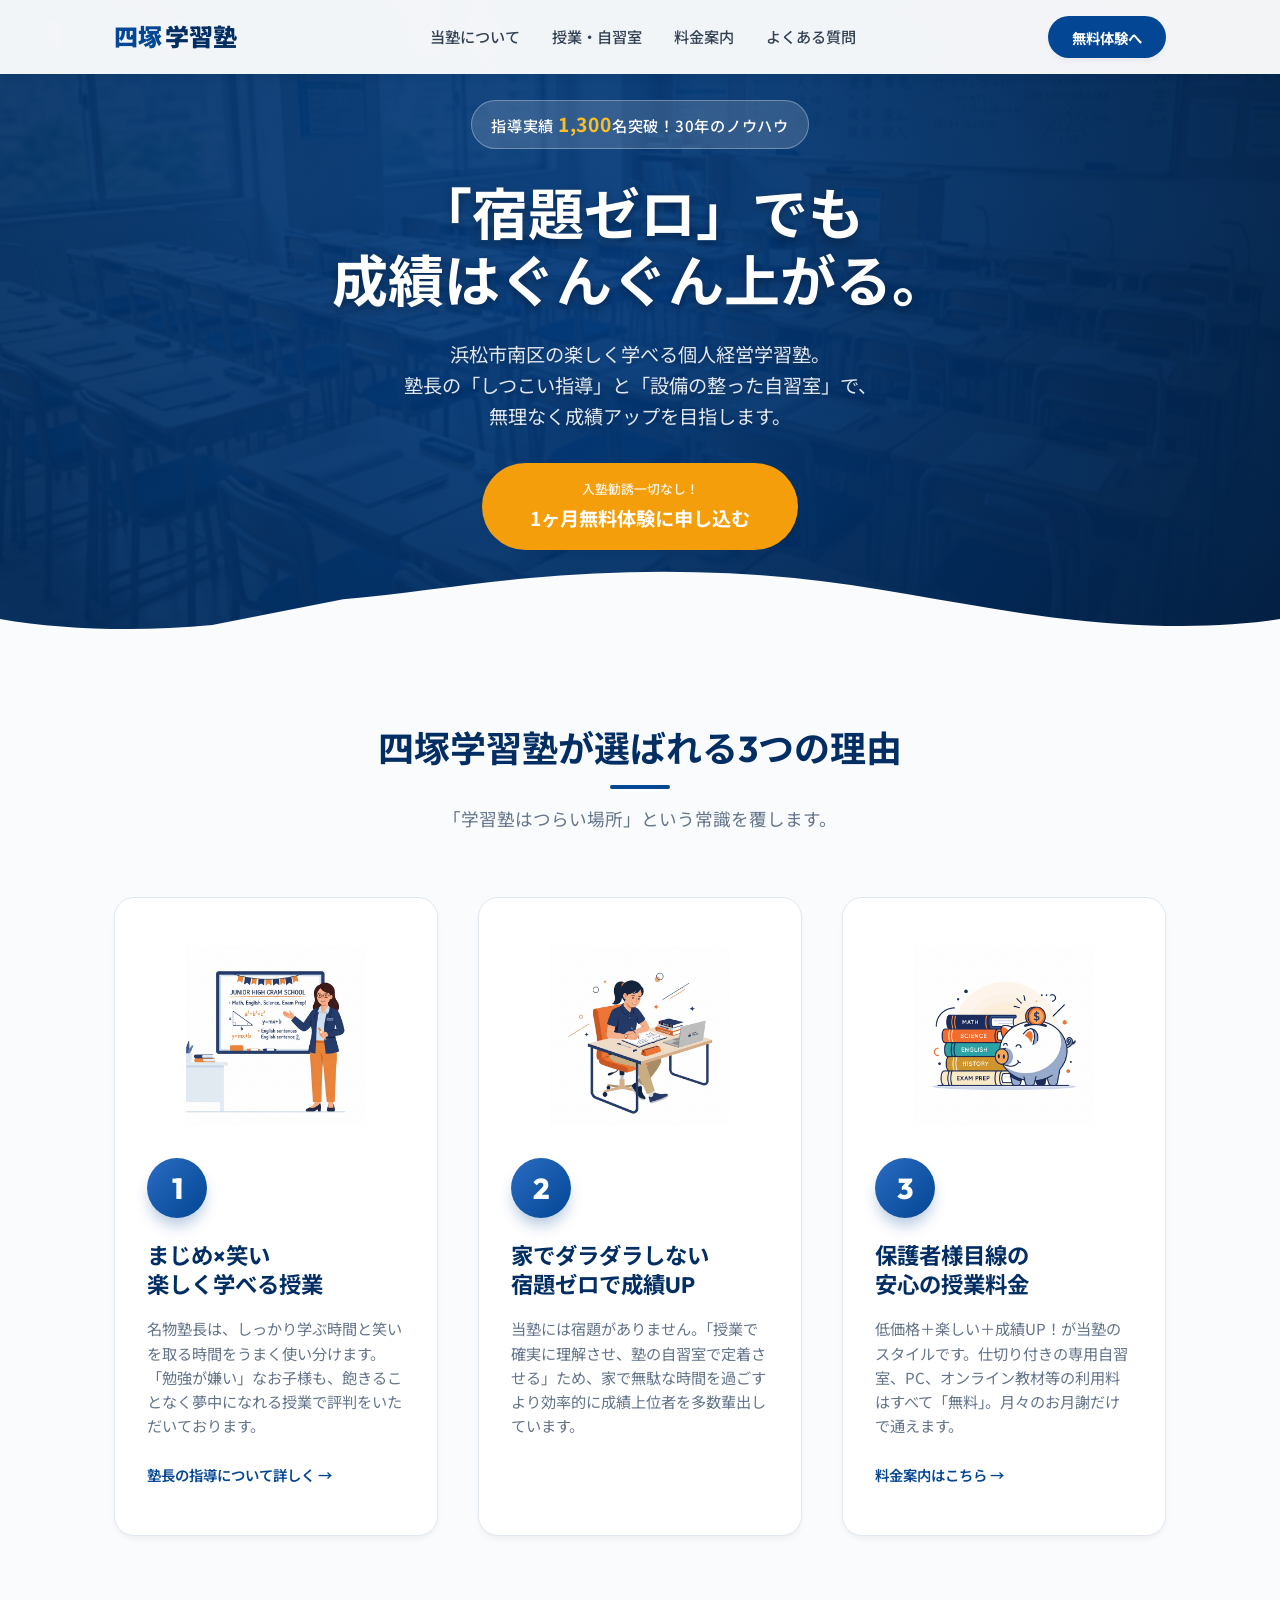
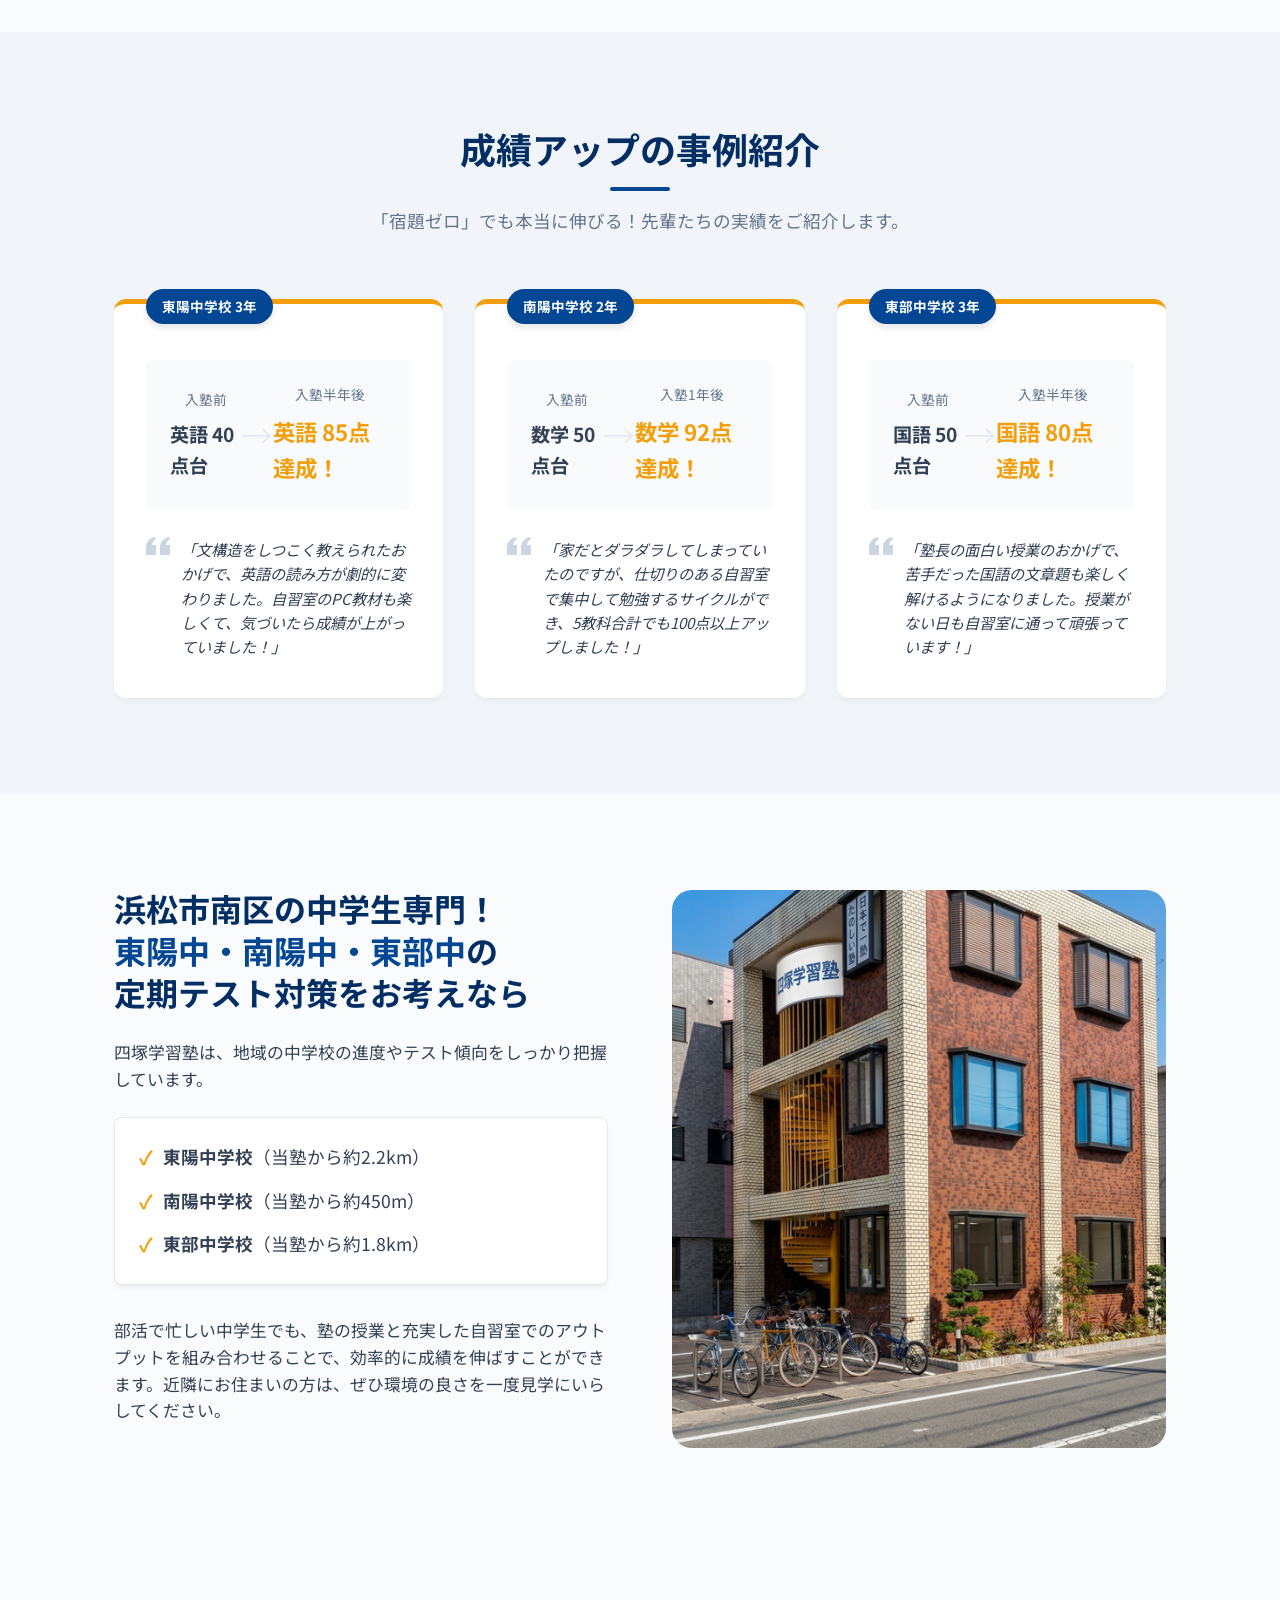
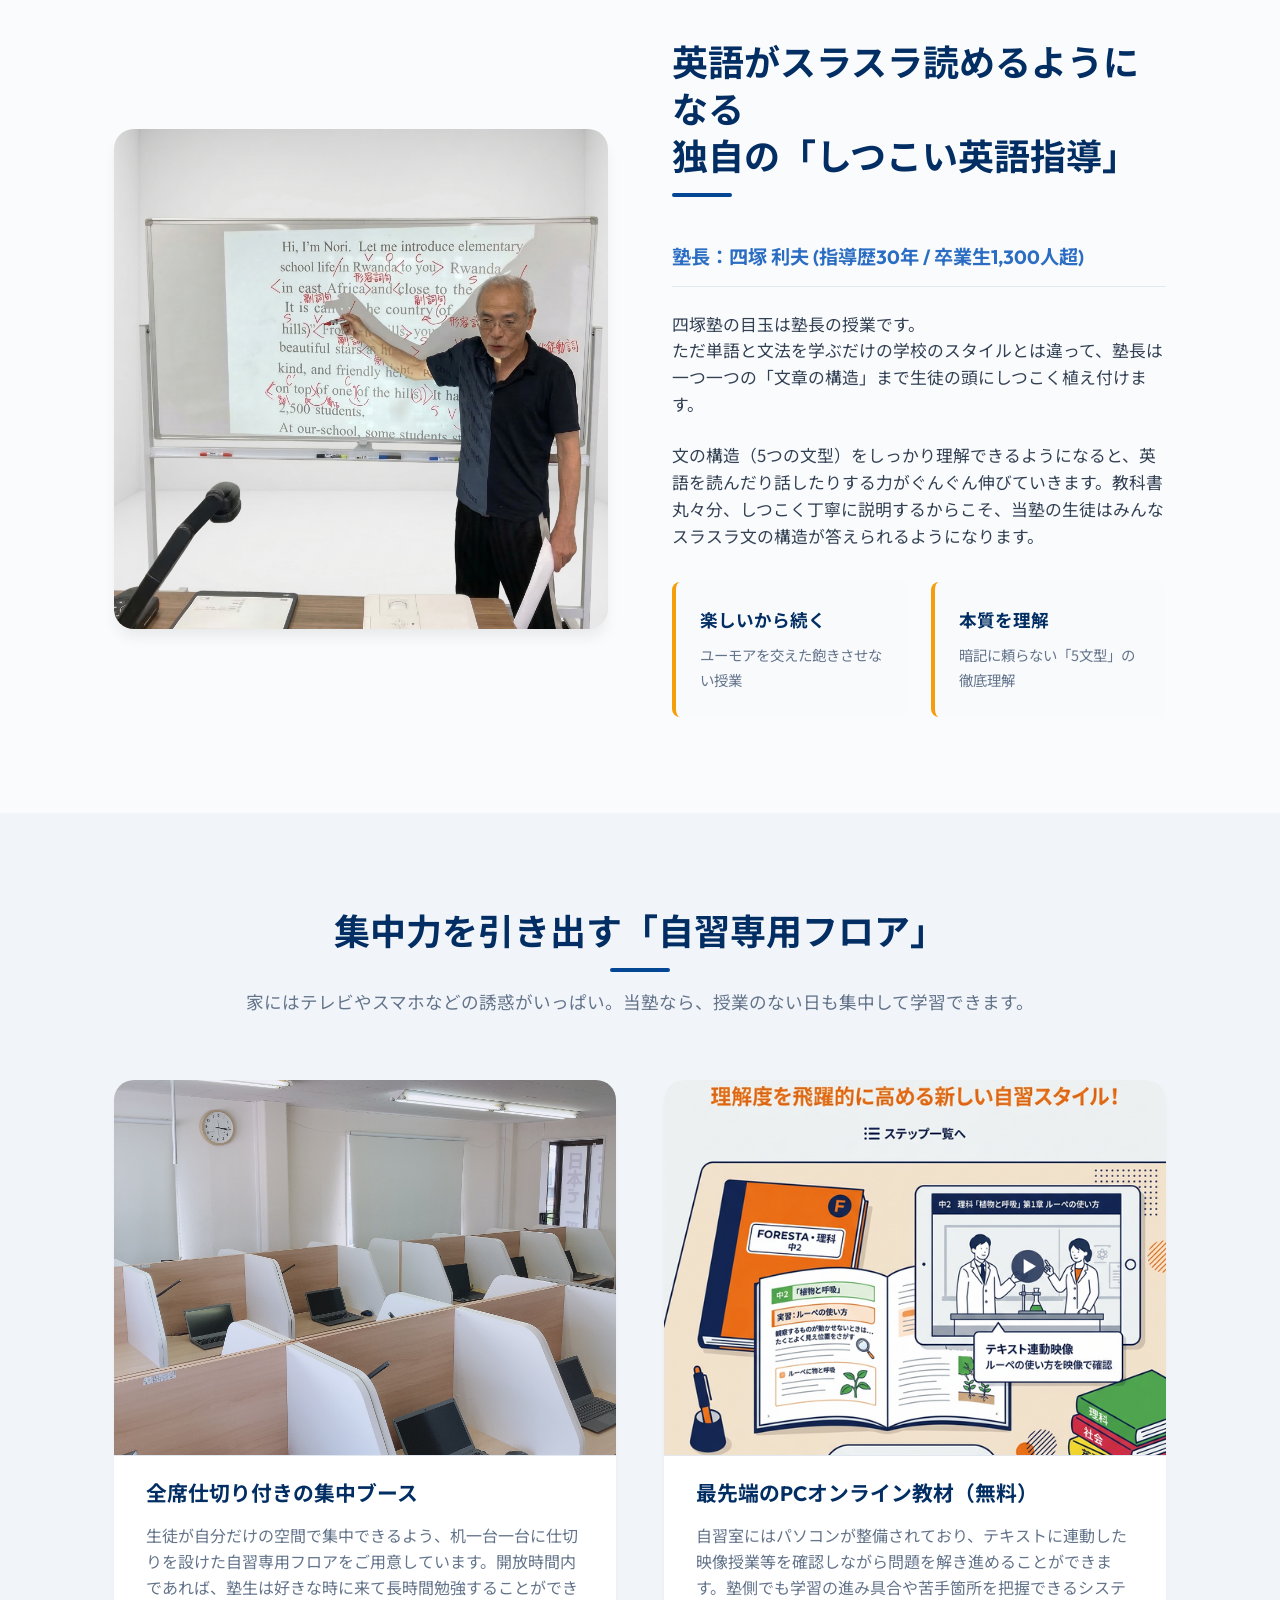
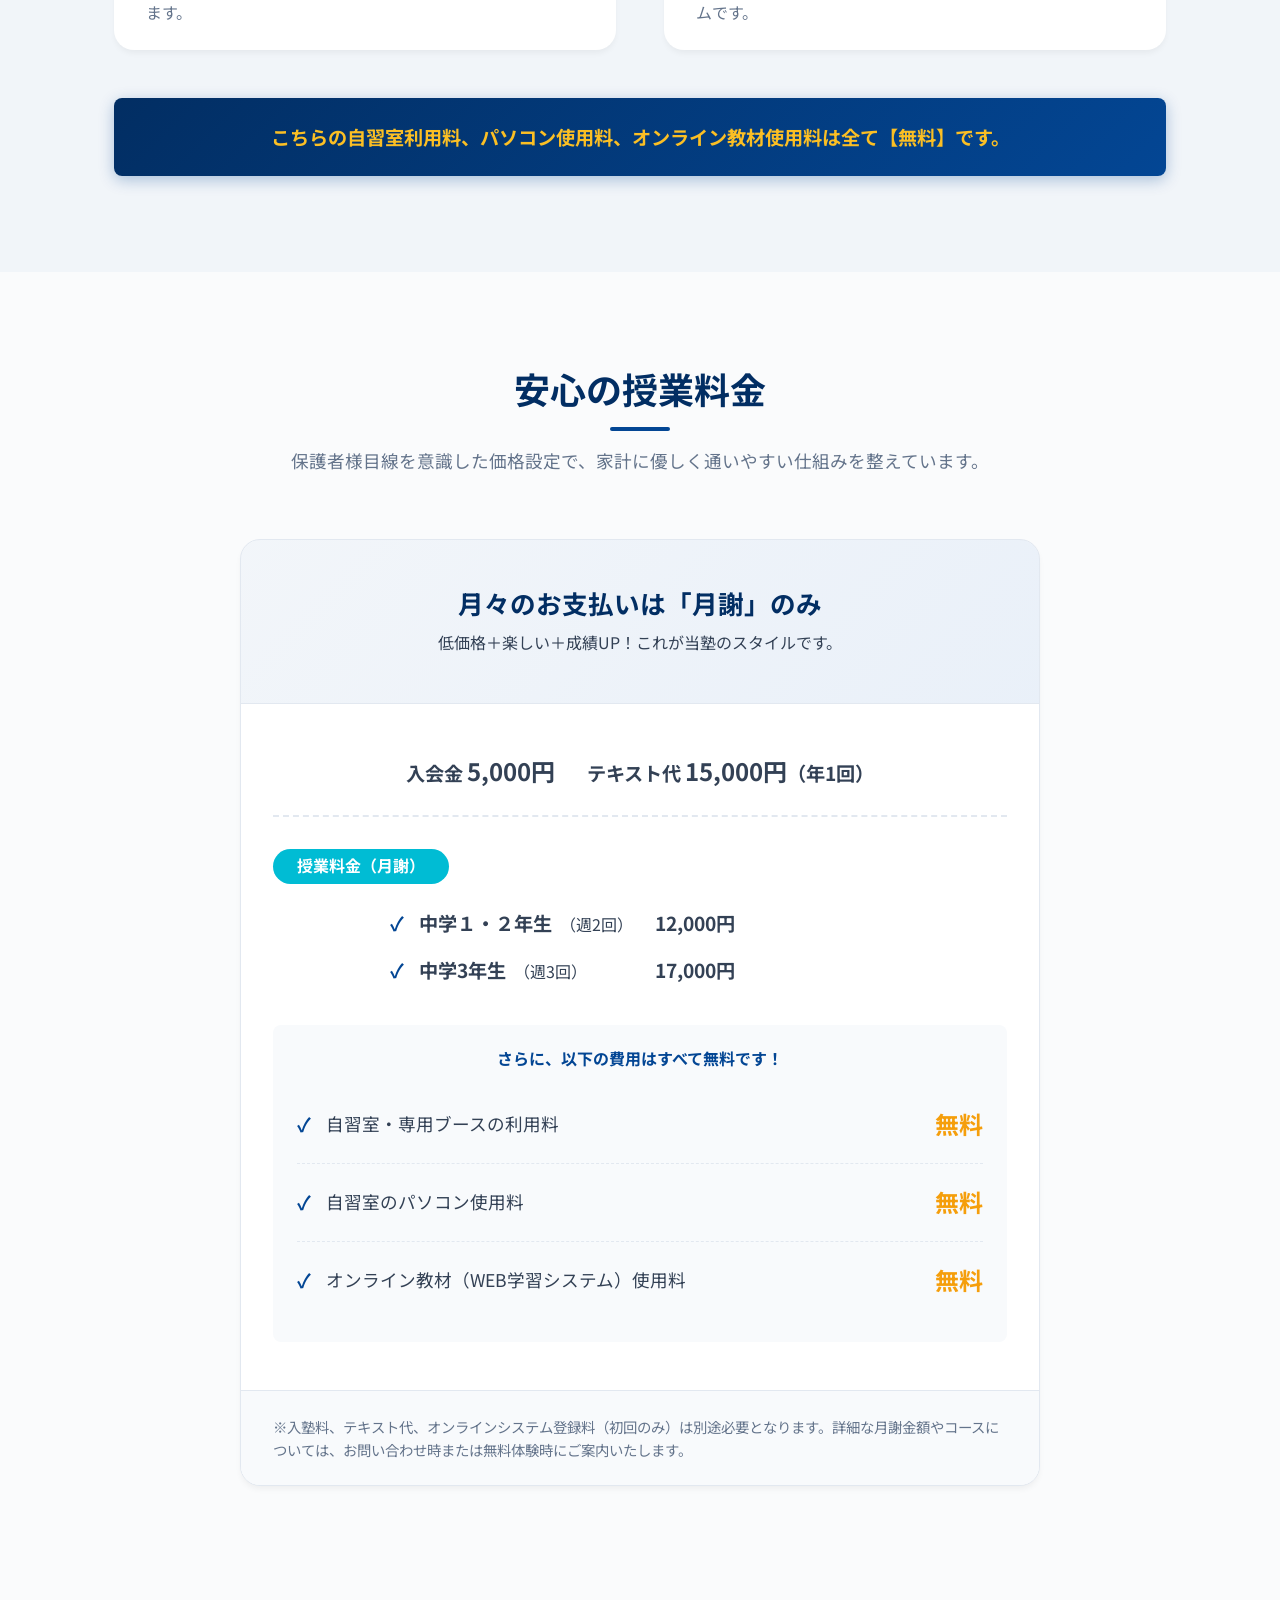
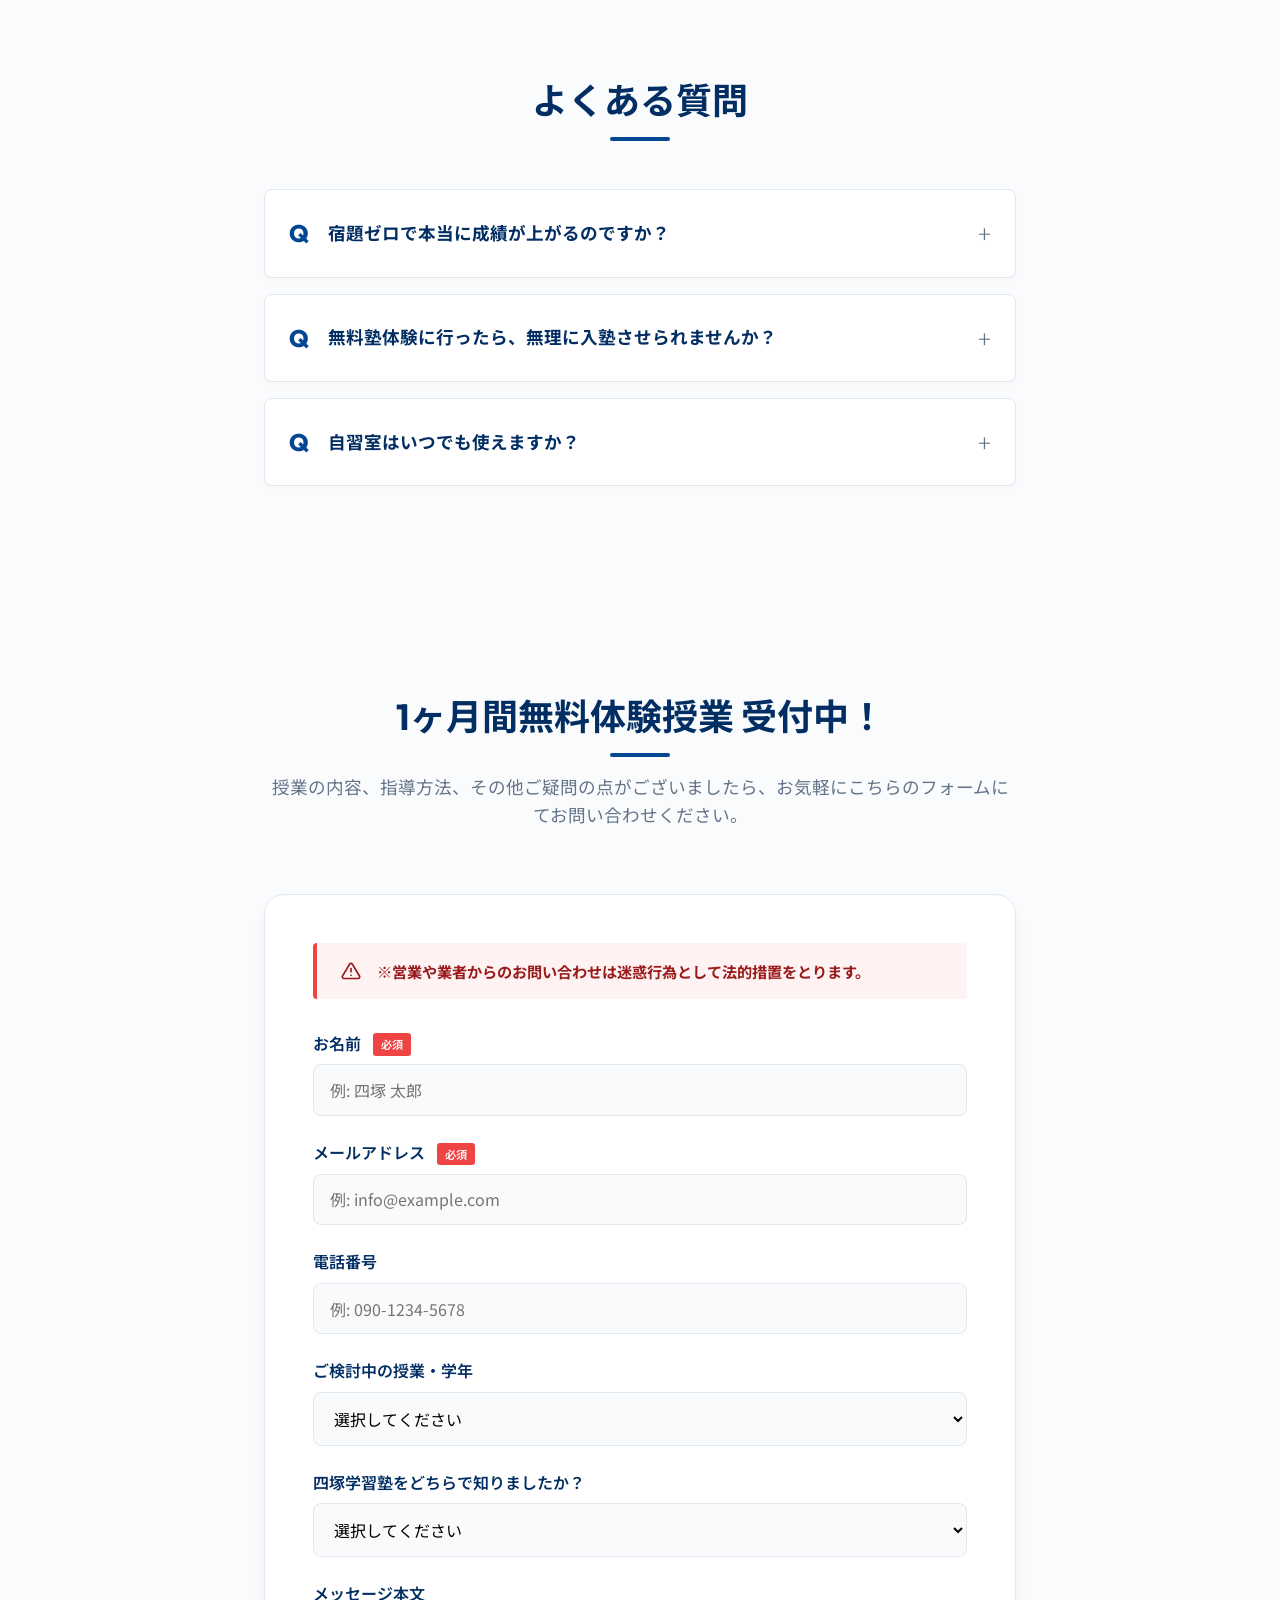
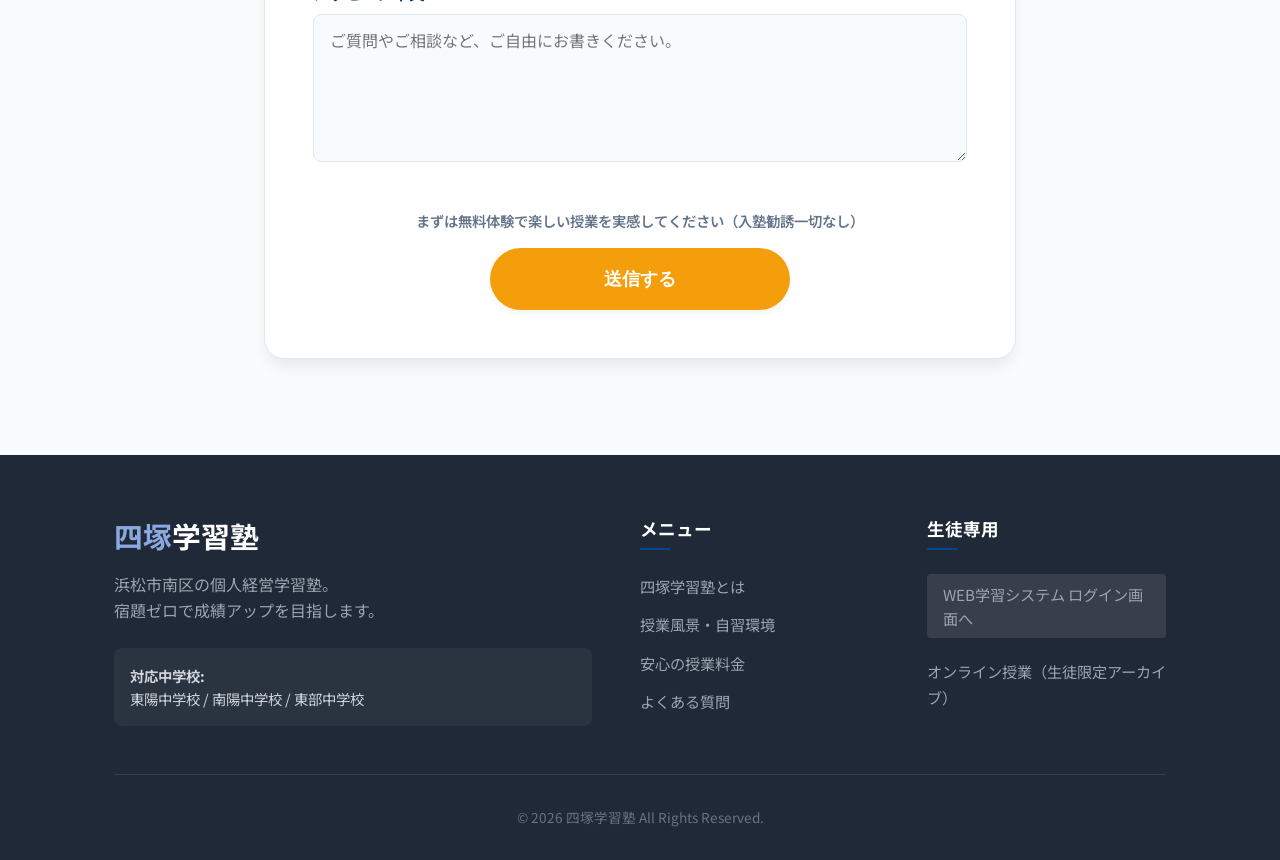
==== index.html @ f2810a38 "最初のコミット（ウェブサイトの基本データ）" ====
<!DOCTYPE html>
<html lang="ja">

<head>
    <meta charset="UTF-8">
    <meta name="viewport" content="width=device-width, initial-scale=1.0">
    <title>四塚学習塾 | 浜松市南区の楽しく学べる中学生向け学習塾</title>
    <meta name="description"
        content="浜松市南区（東陽中・南陽中・東部中対応）の四塚学習塾。宿題ゼロで成績アップ！楽しく学べる独自の英語指導法と充実の無料自習室を備えた、「入塾勧誘一切なし」の安心できる学習塾です。">

    <!-- Google Fonts -->
    <link rel="preconnect" href="https://fonts.googleapis.com">
    <link rel="preconnect" href="https://fonts.gstatic.com" crossorigin>
    <link
        href="https://fonts.googleapis.com/css2?family=Noto+Sans+JP:wght@400;500;700;900&family=Outfit:wght@400;600;800&display=swap"
        rel="stylesheet">

    <!-- Custom CSS -->
    <link rel="stylesheet" href="css/style.css">
</head>

<body>

    <!-- Header / Navigation -->
    <header class="header" id="header">
        <div class="header-container">
            <a href="index.html" class="logo">
                <span class="logo-accent">四塚</span>学習塾
            </a>

            <!-- Desktop Navigation -->
            <nav class="nav-desktop">
                <ul class="nav-list">
                    <li><a href="#about" class="nav-link">当塾について</a></li>
                    <li><a href="#environment" class="nav-link">授業・自習室</a></li>
                    <li><a href="#pricing" class="nav-link">料金案内</a></li>
                    <li><a href="#faq" class="nav-link">よくある質問</a></li>
                </ul>
            </nav>

            <div class="header-actions">
                <a href="#contact" class="btn btn-primary btn-sm">無料体験へ</a>

                <!-- Mobile Menu Toggle -->
                <button class="menu-toggle" aria-label="メニューを開く" id="mobile-menu-btn">
                    <span></span>
                    <span></span>
                    <span></span>
                </button>
            </div>
        </div>
    </header>

    <!-- Mobile Navigation Menu -->
    <div class="mobile-nav" id="mobile-nav">
        <ul class="mobile-nav-list">
            <li><a href="#about" class="mobile-nav-link">当塾について</a></li>
            <li><a href="#environment" class="mobile-nav-link">授業・自習室</a></li>
            <li><a href="#pricing" class="mobile-nav-link">料金案内</a></li>
            <li><a href="#faq" class="mobile-nav-link">よくある質問</a></li>
            <li><a href="#contact" class="btn btn-primary"
                    style="margin-top: 2rem; width: 100%; text-align: center;">1ヶ月無料体験へ</a></li>
        </ul>
    </div>

    <!-- Main Content Area -->
    <main>
        <!-- Hero Section -->
        <section class="hero" id="home">
            <div class="hero-overlay"></div>
            <div class="container hero-container">
                <div class="hero-content">
                    <div class="hero-badge">指導実績 <strong>1,300</strong>名突破！30年のノウハウ</div>
                    <h1 class="hero-title">「宿題ゼロ」でも<br>成績はぐんぐん上がる。</h1>
                    <p class="hero-subtitle">浜松市南区の楽しく学べる個人経営学習塾。<br>塾長の「しつこい指導」と「設備の整った自習室」で、<br>無理なく成績アップを目指します。</p>

                    <div class="hero-actions">
                        <a href="#contact" class="btn btn-accent hero-btn">
                            <span class="micro-copy">入塾勧誘一切なし！</span>
                            1ヶ月無料体験に申し込む
                        </a>
                    </div>
                </div>
            </div>
            <!-- Decorative wave transition -->
            <div class="hero-wave">
                <svg data-name="Layer 1" xmlns="http://www.w3.org/2000/svg" viewBox="0 0 1200 120"
                    preserveAspectRatio="none">
                    <path
                        d="M321.39,56.44c58-10.79,114.16-30.13,172-41.86,82.39-16.72,168.19-17.73,250.45-.39C823.78,31,906.67,72,985.66,92.83c70.05,18.48,146.53,26.09,214.34,3V120H0V95.8C59.71,118.08,130.83,121.38,198.71,108.19Z"
                        fill="#FAFBFC"></path>
                </svg>
            </div>
        </section>

        <!-- Features Section -->
        <section class="features section" id="features">
            <div class="container">
                <h2 class="section-title">四塚学習塾が選ばれる<br class="mobile-only">3つの理由</h2>
                <p class="section-desc">「学習塾はつらい場所」という常識を覆します。</p>

                <div class="feature-grid">
                    <!-- Feature 1 -->
                    <div class="feature-card">
                        <img src="images/juku_1.png" alt="楽しく学べる授業" class="feature-image">
                        <div class="feature-icon">1</div>
                        <h3>まじめ×笑い<br>楽しく学べる授業</h3>
                        <p>名物塾長は、しっかり学ぶ時間と笑いを取る時間をうまく使い分けます。「勉強が嫌い」なお子様も、飽きることなく夢中になれる授業で評判をいただいております。</p>
                        <a href="#about" class="feature-link">塾長の指導について詳しく &rarr;</a>
                    </div>

                    <!-- Feature 2 -->
                    <div class="feature-card">
                        <img src="images/juku_2.png" alt="宿題ゼロで成績UP" class="feature-image">
                        <div class="feature-icon">2</div>
                        <h3>家でダラダラしない<br>宿題ゼロで成績UP</h3>
                        <p>当塾には宿題がありません。「授業で確実に理解させ、塾の自習室で定着させる」ため、家で無駄な時間を過ごすより効率的に成績上位者を多数輩出しています。</p>
                    </div>

                    <!-- Feature 3 -->
                    <div class="feature-card">
                        <img src="images/juku_3.png" alt="保護者様目線の安心の授業料金" class="feature-image">
                        <div class="feature-icon">3</div>
                        <h3>保護者様目線の<br>安心の授業料金</h3>
                        <p>低価格＋楽しい＋成績UP！が当塾のスタイルです。仕切り付きの専用自習室、PC、オンライン教材等の利用料はすべて「無料」。月々のお月謝だけで通えます。</p>
                        <a href="#pricing" class="feature-link">料金案内はこちら &rarr;</a>
                    </div>
                </div>
            </div>
        </section>

        <!-- Achievements / Before & After Section -->
        <section class="achievements section bg-light" id="achievements">
            <div class="container">
                <h2 class="section-title">成績アップの事例紹介</h2>
                <p class="section-desc">「宿題ゼロ」でも本当に伸びる！先輩たちの実績をご紹介します。</p>

                <div class="ba-grid">
                    <div class="ba-card">
                        <div class="ba-badge">東陽中学校 3年</div>
                        <div class="ba-content">
                            <div class="ba-before">
                                <span>入塾前</span>
                                <strong>英語 40点台</strong>
                            </div>
                            <div class="ba-arrow">&rarr;</div>
                            <div class="ba-after">
                                <span>入塾半年後</span>
                                <strong>英語 85点達成！</strong>
                            </div>
                        </div>
                        <p class="ba-comment">「文構造をしつこく教えられたおかげで、英語の読み方が劇的に変わりました。自習室のPC教材も楽しくて、気づいたら成績が上がっていました！」</p>
                    </div>

                    <div class="ba-card">
                        <div class="ba-badge">南陽中学校 2年</div>
                        <div class="ba-content">
                            <div class="ba-before">
                                <span>入塾前</span>
                                <strong>数学 50点台</strong>
                            </div>
                            <div class="ba-arrow">&rarr;</div>
                            <div class="ba-after">
                                <span>入塾1年後</span>
                                <strong>数学 92点達成！</strong>
                            </div>
                        </div>
                        <p class="ba-comment">「家だとダラダラしてしまっていたのですが、仕切りのある自習室で集中して勉強するサイクルができ、5教科合計でも100点以上アップしました！」</p>
                    </div>

                    <div class="ba-card">
                        <div class="ba-badge">東部中学校 3年</div>
                        <div class="ba-content">
                            <div class="ba-before">
                                <span>入塾前</span>
                                <strong>国語 50点台</strong>
                            </div>
                            <div class="ba-arrow">&rarr;</div>
                            <div class="ba-after">
                                <span>入塾半年後</span>
                                <strong>国語 80点達成！</strong>
                            </div>
                        </div>
                        <p class="ba-comment">「塾長の面白い授業のおかげで、苦手だった国語の文章題も楽しく解けるようになりました。授業がない日も自習室に通って頑張っています！」</p>
                    </div>
                </div>
            </div>
        </section>

        <!-- Regional SEO Target Section -->
        <section class="seo-target section" id="target">
            <div class="container">
                <div class="seo-container">
                    <div class="seo-content">
                        <h2>浜松市南区の中学生専門！<br><span class="highlight">東陽中・南陽中・東部中</span>の<br>定期テスト対策をお考えなら</h2>
                        <p>四塚学習塾は、地域の中学校の進度やテスト傾向をしっかり把握しています。</p>
                        <ul class="seo-list">
                            <li><strong>東陽中学校</strong>（当塾から約2.2km）</li>
                            <li><strong>南陽中学校</strong>（当塾から約450m）</li>
                            <li><strong>東部中学校</strong>（当塾から約1.8km）</li>
                        </ul>
                        <p>部活で忙しい中学生でも、塾の授業と充実した自習室でのアウトプットを組み合わせることで、効率的に成績を伸ばすことができます。近隣にお住まいの方は、ぜひ環境の良さを一度見学にいらしてください。
                        </p>
                    </div>
                    <div class="seo-image">
                        <img src="images/clean_exterior_building_1773208956653.png" alt="自習室や塾の外観"
                            style="width:100%; height:100%; min-height:400px; object-fit:cover; border-radius:var(--radius-lg);">
                    </div>
                </div>
            </div>
        </section>

        <!-- About Section -->
        <section class="about section" id="about">
            <div class="container">
                <div class="about-grid">
                    <div class="about-image">
                        <img src="images/Gemini_Generated_Image_uluxxmuluxxmulux.png" alt="四塚学習塾 名物塾長"
                            class="tutor-image"
                            style="width:100%; aspect-ratio:4/3; object-fit:cover; border-radius:var(--radius-lg); box-shadow:var(--shadow-md);">
                    </div>
                    <div class="about-text">
                        <h2 class="section-title" style="text-align: left;">英語がスラスラ読めるようになる<br>独自の「しつこい英語指導」</h2>
                        <h3 class="about-subtitle">塾長：四塚 利夫 (指導歴30年 / 卒業生1,300人超)</h3>
                        <p>四塚塾の目玉は塾長の授業です。<br>ただ単語と文法を学ぶだけの学校のスタイルとは違って、塾長は一つ一つの「文章の構造」まで生徒の頭にしつこく植え付けます。</p>
                        <p>文の構造（5つの文型）をしっかり理解できるようになると、英語を読んだり話したりする力がぐんぐん伸びていきます。教科書丸々分、しつこく丁寧に説明するからこそ、当塾の生徒はみんなスラスラ文の構造が答えられるようになります。
                        </p>
                        <div class="about-features">
                            <div class="ab-feat">
                                <strong>楽しいから続く</strong>
                                <span>ユーモアを交えた飽きさせない授業</span>
                            </div>
                            <div class="ab-feat">
                                <strong>本質を理解</strong>
                                <span>暗記に頼らない「5文型」の徹底理解</span>
                            </div>
                        </div>
                    </div>
                </div>
            </div>
        </section>

        <!-- Environment Section -->
        <section class="environment section bg-light" id="environment">
            <div class="container">
                <h2 class="section-title">集中力を引き出す「自習専用フロア」</h2>
                <p class="section-desc">家にはテレビやスマホなどの誘惑がいっぱい。当塾なら、授業のない日も集中して学習できます。</p>

                <div class="env-grid">
                    <div class="env-card">
                        <div class="env-img-wrap">
                            <img src="images/IMG_0980.jpeg" alt="仕切り付き自習デスク"
                                style="width:100%; aspect-ratio:4/3; object-fit:cover; border-bottom: 1px solid var(--border-color);">
                        </div>
                        <div class="env-content">
                            <h3>全席仕切り付きの集中ブース</h3>
                            <p>生徒が自分だけの空間で集中できるよう、机一台一台に仕切りを設けた自習専用フロアをご用意しています。開放時間内であれば、塾生は好きな時に来て長時間勉強することができます。</p>
                        </div>
                    </div>

                    <div class="env-card">
                        <div class="env-img-wrap">
                            <img src="images/pc_material_illustration.png" alt="自習用PC教材とテキスト"
                                style="width:100%; aspect-ratio:4/3; object-fit:cover; border-bottom: 1px solid var(--border-color);">
                        </div>
                        <div class="env-content">
                            <h3>最先端のPCオンライン教材（無料）</h3>
                            <p>自習室にはパソコンが整備されており、テキストに連動した映像授業等を確認しながら問題を解き進めることができます。塾側でも学習の進み具合や苦手箇所を把握できるシステムです。</p>
                        </div>
                    </div>
                </div>

                <div class="env-callout">
                    <p><strong>こちらの自習室利用料、パソコン使用料、オンライン教材使用料は全て【無料】です。</strong></p>
                </div>
            </div>
        </section>

        <!-- Pricing Section -->
        <section class="pricing section" id="pricing">
            <div class="container">
                <h2 class="section-title">安心の授業料金</h2>
                <p class="section-desc">保護者様目線を意識した価格設定で、家計に優しく通いやすい仕組みを整えています。</p>

                <div class="pricing-card">
                    <div class="pricing-header">
                        <h3>月々のお支払いは「月謝」のみ</h3>
                        <p>低価格＋楽しい＋成績UP！これが当塾のスタイルです。</p>
                    </div>
                    <div class="pricing-features">
                        <!-- Fee Top Section -->
                        <div
                            style="display: flex; flex-wrap: wrap; justify-content: center; gap: 2rem; margin-bottom: 2rem; border-bottom: 2px dashed var(--border-color); padding-bottom: 1.5rem; font-size: 1.2rem; font-weight: bold;">
                            <div>入会金 <span style="font-size: 1.5rem;">5,000円</span></div>
                            <div>テキスト代 <span style="font-size: 1.5rem;">15,000円</span>（年1回）</div>
                        </div>

                        <!-- Monthly Tuition Section -->
                        <div style="margin-bottom: 2rem;">
                            <div
                                style="display:inline-block; background-color: #00BCD4; color: white; padding: 0.3rem 1.5rem; border-radius: 50px; font-weight: bold; margin-bottom: 1rem;">
                                授業料金（月謝）</div>
                            <ul class="check-list" style="max-width: 500px; margin: 0 auto; text-align: left;">
                                <li
                                    style="justify-content: space-between; font-size: 1.2rem; font-weight: bold; padding: 0.5rem 0; border:none; display:flex;">
                                    <span>中学１・２年生<span
                                            style="font-size: 1rem; font-weight:normal; margin-left: 0.5rem;">（週2回）</span></span>
                                    <span>12,000円</span>
                                </li>
                                <li
                                    style="justify-content: space-between; font-size: 1.2rem; font-weight: bold; padding: 0.5rem 0; border:none; display:flex;">
                                    <span>中学3年生<span
                                            style="font-size: 1rem; font-weight:normal; margin-left: 0.5rem;">（週3回）</span></span>
                                    <span>17,000円</span>
                                </li>
                            </ul>
                        </div>

                        <!-- Free Services Section -->
                        <div style="background-color: #F8FAFC; border-radius: var(--radius-sm); padding: 1.5rem;">
                            <h4 style="text-align: center; margin-bottom: 1rem; color: var(--primary-color);">
                                さらに、以下の費用はすべて無料です！</h4>
                            <ul class="check-list">
                                <li><span>自習室・専用ブースの利用料</span><strong class="free">無料</strong></li>
                                <li><span>自習室のパソコン使用料</span><strong class="free">無料</strong></li>
                                <li><span>オンライン教材（WEB学習システム）使用料</span><strong class="free">無料</strong></li>
                            </ul>
                        </div>
                    </div>
                    <div class="pricing-footer">
                        <p class="pricing-note">
                            ※入塾料、テキスト代、オンラインシステム登録料（初回のみ）は別途必要となります。詳細な月謝金額やコースについては、お問い合わせ時または無料体験時にご案内いたします。</p>
                    </div>
                </div>
            </div>
        </section>



        <!-- FAQ Section -->
        <section class="faq section" id="faq">
            <div class="container faq-container">
                <h2 class="section-title">よくある質問</h2>

                <div class="accordion">
                    <!-- FAQ 1 -->
                    <div class="accordion-item">
                        <div class="accordion-header">
                            <span class="q-icon">Q</span>
                            <h3>宿題ゼロで本当に成績が上がるのですか？</h3>
                            <span class="toggle-icon">+</span>
                        </div>
                        <div class="accordion-body">
                            <div class="accordion-content">
                                <p>はい、上がります。当塾では授業内で「文構造」などをしつこく教え込み、理解させます。その上で「自習室」での反復学習を組み込むため、家でダラダラと宿題をやるよりもはるかに効率よく知識が定着します。
                                </p>
                            </div>
                        </div>
                    </div>
                    <!-- FAQ 2 -->
                    <div class="accordion-item">
                        <div class="accordion-header">
                            <span class="q-icon">Q</span>
                            <h3>無料塾体験に行ったら、無理に入塾させられませんか？</h3>
                            <span class="toggle-icon">+</span>
                        </div>
                        <div class="accordion-body">
                            <div class="accordion-content">
                                <p>ご安心ください。四塚学習塾では、事後のしつこい電話営業や強引な入塾勧誘は「一切」行っておりません。お子様に合うかどうか、まずは1ヶ月の無料体験でじっくりご判断いただけます。
                                </p>
                            </div>
                        </div>
                    </div>
                    <!-- FAQ 3 -->
                    <div class="accordion-item">
                        <div class="accordion-header">
                            <span class="q-icon">Q</span>
                            <h3>自習室はいつでも使えますか？</h3>
                            <span class="toggle-icon">+</span>
                        </div>
                        <div class="accordion-body">
                            <div class="accordion-content">
                                <p>はい、開放時間内であれば、授業がない日でも好きな時に来て利用いただけます。パソコンや仕切り付きのブースが使い放題で、学習時間をしっかり確保できます。</p>
                            </div>
                        </div>
                    </div>
                </div>
            </div>
        </section>

        <!-- Contact Section -->
        <section class="contact section" id="contact">
            <div class="container contact-container">
                <div class="contact-header text-center">
                    <h2 class="section-title">1ヶ月間無料体験授業 受付中！</h2>
                    <p class="section-desc">授業の内容、指導方法、その他ご疑問の点がございましたら、お気軽にこちらのフォームにてお問い合わせください。</p>
                </div>

                <div class="contact-card">
                    <div class="spam-warning">
                        <svg xmlns="http://www.w3.org/2000/svg" width="20" height="20" viewBox="0 0 24 24" fill="none"
                            stroke="currentColor" stroke-width="2" stroke-linecap="round" stroke-linejoin="round">
                            <path
                                d="M10.29 3.86L1.82 18a2 2 0 0 0 1.71 3h16.94a2 2 0 0 0 1.71-3L13.71 3.86a2 2 0 0 0-3.42 0z">
                            </path>
                            <line x1="12" y1="9" x2="12" y2="13"></line>
                            <line x1="12" y1="17" x2="12.01" y2="17"></line>
                        </svg>
                        <strong>※営業や業者からのお問い合わせは迷惑行為として法的措置をとります。</strong>
                    </div>

                    <form action="#" method="POST" class="contact-form">
                        <div class="form-group">
                            <label for="name">お名前 <span class="required">必須</span></label>
                            <input type="text" id="name" name="name" required placeholder="例: 四塚 太郎">
                        </div>

                        <div class="form-group">
                            <label for="email">メールアドレス <span class="required">必須</span></label>
                            <input type="email" id="email" name="email" required placeholder="例: info@example.com">
                        </div>

                        <div class="form-group">
                            <label for="phone">電話番号</label>
                            <input type="tel" id="phone" name="phone" placeholder="例: 090-1234-5678">
                        </div>

                        <div class="form-group">
                            <label for="grade">ご検討中の授業・学年</label>
                            <select id="grade" name="grade">
                                <option value="" selected disabled>選択してください</option>
                                <option value="中学1年生">中学1年生</option>
                                <option value="中学2年生">中学2年生</option>
                                <option value="中学3年生">中学3年生</option>
                                <option value="小6対象中学英語クラス">小6対象中学英語クラス</option>
                            </select>
                        </div>

                        <div class="form-group">
                            <label for="source">四塚学習塾をどちらで知りましたか？</label>
                            <select id="source" name="source">
                                <option value="" selected disabled>選択してください</option>
                                <option value="友人の紹介">友人の紹介</option>
                                <option value="評判を聞いて">評判を聞いて</option>
                                <option value="ホームページ">ホームページ</option>
                                <option value="広告">広告</option>
                                <option value="その他">その他</option>
                            </select>
                        </div>

                        <div class="form-group">
                            <label for="message">メッセージ本文</label>
                            <textarea id="message" name="message" rows="5"
                                placeholder="ご質問やご相談など、ご自由にお書きください。"></textarea>
                        </div>

                        <div class="form-submit text-center">
                            <p class="micro-copy-form text-center mb-2">まずは無料体験で楽しい授業を実感してください（入塾勧誘一切なし）</p>
                            <button type="submit" class="btn btn-accent btn-lg submit-btn">送信する</button>
                        </div>
                    </form>
                </div>
            </div>
        </section>
    </main>

    <!-- Footer -->
    <footer class="footer">
        <div class="footer-container">
            <div class="footer-grid">
                <div class="footer-info">
                    <h2 class="footer-logo"><span class="logo-accent">四塚</span>学習塾</h2>
                    <p class="footer-desc">浜松市南区の個人経営学習塾。<br>宿題ゼロで成績アップを目指します。</p>
                    <div class="footer-access">
                        <p><strong>対応中学校:</strong><br>東陽中学校 / 南陽中学校 / 東部中学校</p>
                    </div>
                </div>

                <div class="footer-links">
                    <h3>メニュー</h3>
                    <ul>
                        <li><a href="#about">四塚学習塾とは</a></li>
                        <li><a href="#environment">授業風景・自習環境</a></li>
                        <li><a href="#pricing">安心の授業料金</a></li>
                        <li><a href="#faq">よくある質問</a></li>
                    </ul>
                </div>

                <div class="footer-links">
                    <h3>生徒専用</h3>
                    <ul>
                        <li><a href="#" class="student-login">WEB学習システム ログイン画面へ</a></li>
                        <li><a href="#">オンライン授業（生徒限定アーカイブ）</a></li>
                    </ul>
                </div>
            </div>

            <div class="footer-bottom">
                <p>&copy; 2026 四塚学習塾 All Rights Reserved.</p>
            </div>
        </div>
    </footer>

    <!-- Sticky Mobile CTA Action -->
    <div class="sticky-cta">
        <a href="#contact" class="btn btn-accent btn-full">
            <span class="cta-micro">入塾勧誘一切なし</span>
            <strong>まずは1ヶ月無料体験</strong>
        </a>
    </div>

    <!-- Custom JS -->
    <script src="js/main.js"></script>
</body>

</html>
---- css/style.css ----
/* =========================================================================
   四塚学習塾 - ベーススタイル定義 (Base Styles & Design System)
   ========================================================================= */

/* -------------------------------------------------------------------------
   1. CSS Variables (Design Tokens)
   ------------------------------------------------------------------------- */
:root {
    /* Color Palette - Trustworthy Blue Theme */
    --primary-color: #034694;
    /* 信頼感のある深い青 */
    --primary-light: #2A6DC2;
    --primary-dark: #022E63;

    --accent-color: #F59E0B;
    /* アクション（コンバージョン）を促す温かみのあるオレンジ */
    --accent-hover: #D97706;

    --bg-main: #FAFBFC;
    /* 清潔感のある極めて薄いグレー/青み */
    --bg-alt: #FFFFFF;
    --bg-dark: #1F2937;
    /* フッターやダークセクション用 */

    --text-main: #334155;
    /* 濃いグレー（真っ黒は避ける） */
    --text-light: #64748B;
    --text-white: #FFFFFF;

    --border-color: #E2E8F0;

    /* Typography */
    --font-sans: 'Noto Sans JP', sans-serif;
    --font-heading: 'Outfit', 'Noto Sans JP', sans-serif;

    /* Spacing & Layout */
    --container-width: 1100px;
    --section-padding-y: 6rem;
    --section-padding-m: 4rem;

    /* Effects (Shadows & Radii) */
    --radius-sm: 8px;
    --radius-md: 12px;
    --radius-lg: 20px;
    --shadow-sm: 0 4px 6px -1px rgba(0, 0, 0, 0.05);
    --shadow-md: 0 10px 15px -3px rgba(0, 0, 0, 0.08);
    --shadow-lg: 0 20px 25px -5px rgba(0, 0, 0, 0.1);

    /* Transitions */
    --transition-fast: 0.2s ease;
    --transition-smooth: 0.4s cubic-bezier(0.16, 1, 0.3, 1);
}

/* -------------------------------------------------------------------------
   2. Reset & Baseline
   ------------------------------------------------------------------------- */
* {
    margin: 0;
    padding: 0;
    box-sizing: border-box;
}

html {
    font-size: 16px;
    scroll-behavior: smooth;
    overflow-x: hidden;
}

body {
    font-family: var(--font-sans);
    color: var(--text-main);
    background-color: var(--bg-main);
    line-height: 1.6;
    overflow-x: hidden;
    -webkit-font-smoothing: antialiased;
}

a {
    color: var(--primary-color);
    text-decoration: none;
    transition: color var(--transition-fast);
}

ul,
ol {
    list-style: none;
}

img {
    max-width: 100%;
    height: auto;
    display: block;
}

/* -------------------------------------------------------------------------
   3. Typography & Utilities
   ------------------------------------------------------------------------- */
h1,
h2,
h3,
h4,
h5,
h6 {
    font-family: var(--font-heading);
    font-weight: 700;
    line-height: 1.3;
    color: var(--primary-dark);
}

.section-title {
    font-size: 2.25rem;
    text-align: center;
    margin-bottom: 3rem;
    position: relative;
    padding-bottom: 1rem;
}

.section-title::after {
    content: '';
    position: absolute;
    bottom: 0;
    left: 50%;
    transform: translateX(-50%);
    width: 60px;
    height: 4px;
    background-color: var(--primary-color);
    border-radius: 2px;
}

.container {
    width: 100%;
    max-width: var(--container-width);
    margin: 0 auto;
    padding: 0 1.5rem;
}

/* -------------------------------------------------------------------------
   4. Buttons
   ------------------------------------------------------------------------- */
.btn {
    display: inline-flex;
    flex-direction: column;
    align-items: center;
    justify-content: center;
    padding: 0.8rem 2rem;
    font-weight: 700;
    font-size: 1rem;
    border-radius: 50px;
    cursor: pointer;
    transition: all var(--transition-smooth);
    border: none;
    text-align: center;
}

.btn-sm {
    padding: 0.6rem 1.5rem;
    font-size: 0.9rem;
}

.btn-primary {
    background-color: var(--primary-color);
    color: var(--text-white);
    box-shadow: var(--shadow-sm);
}

.btn-primary:hover {
    background-color: var(--primary-light);
    color: var(--text-white);
    transform: translateY(-2px);
    box-shadow: var(--shadow-md);
}

.btn-accent {
    background-color: var(--accent-color);
    color: var(--text-white);
    box-shadow: var(--shadow-sm);
}

.btn-accent:hover {
    background-color: var(--accent-hover);
    color: var(--text-white);
    transform: translateY(-2px);
    box-shadow: var(--shadow-md);
}

/* -------------------------------------------------------------------------
   5. Sticky CTA (Mobile)
   ------------------------------------------------------------------------- */
.sticky-cta {
    display: none;
    /* Desktop default */
}

/* -------------------------------------------------------------------------
   6. Header & Navigation
   ------------------------------------------------------------------------- */
.header {
    position: fixed;
    top: 0;
    left: 0;
    width: 100%;
    background-color: rgba(255, 255, 255, 0.95);
    backdrop-filter: blur(10px);
    z-index: 1000;
    box-shadow: 0 2px 10px rgba(0, 0, 0, 0.05);
    transition: transform 0.3s ease;
}

.header-container {
    max-width: var(--container-width);
    margin: 0 auto;
    padding: 1rem 1.5rem;
    display: flex;
    justify-content: space-between;
    align-items: center;
}

.logo {
    font-size: 1.5rem;
    font-weight: 900;
    color: var(--primary-dark);
    display: flex;
    align-items: center;
    gap: 0.2rem;
    font-family: var(--font-heading);
}

.logo-accent {
    color: var(--primary-color);
}

.nav-desktop {
    display: flex;
}

.nav-list {
    display: flex;
    gap: 2rem;
}

.nav-link {
    color: var(--text-main);
    font-weight: 500;
    font-size: 0.95rem;
    position: relative;
}

.nav-link::after {
    content: '';
    position: absolute;
    width: 0;
    height: 2px;
    bottom: -4px;
    left: 0;
    background-color: var(--primary-color);
    transition: width var(--transition-fast);
}

.nav-link:hover::after {
    width: 100%;
}

.nav-link:hover {
    color: var(--primary-color);
}

.header-actions {
    display: flex;
    align-items: center;
    gap: 1.5rem;
}

/* -------------------------------------------------------------------------
   7. Mobile Navigation & Toggle
   ------------------------------------------------------------------------- */
.menu-toggle {
    display: none;
    flex-direction: column;
    justify-content: space-between;
    width: 24px;
    height: 18px;
    background: transparent;
    border: none;
    cursor: pointer;
    z-index: 1001;
}

.menu-toggle span {
    width: 100%;
    height: 2px;
    background-color: var(--primary-dark);
    transition: all 0.3s ease;
}

.mobile-nav {
    position: fixed;
    top: 0;
    right: -100%;
    width: 80%;
    max-width: 320px;
    height: 100vh;
    background-color: var(--bg-alt);
    z-index: 999;
    padding: 6rem 2rem 2rem;
    box-shadow: -5px 0 15px rgba(0, 0, 0, 0.1);
    transition: right var(--transition-smooth);
    display: flex;
    flex-direction: column;
}

.mobile-nav.is-open {
    right: 0;
}

.mobile-nav-list {
    display: flex;
    flex-direction: column;
    gap: 1.5rem;
}

.mobile-nav-link {
    font-size: 1.25rem;
    font-weight: 600;
    color: var(--primary-dark);
    display: block;
    padding-bottom: 0.5rem;
    border-bottom: 1px solid var(--border-color);
}

/* User is blocked scrolling when mobile menu open */
body.menu-open {
    overflow: hidden;
}

/* -------------------------------------------------------------------------
   8. Footer
   ------------------------------------------------------------------------- */
.footer {
    background-color: var(--bg-dark);
    color: var(--text-white);
    padding: 4rem 0 2rem;
}

.footer-container {
    max-width: var(--container-width);
    margin: 0 auto;
    padding: 0 1.5rem;
}

.footer-grid {
    display: grid;
    grid-template-columns: 2fr 1fr 1fr;
    gap: 3rem;
    margin-bottom: 3rem;
}

.footer-logo {
    font-size: 1.8rem;
    margin-bottom: 1rem;
    color: var(--text-white);
}

.footer-logo .logo-accent {
    color: #8BA8DF;
    /* Lighter blue for dark background */
}

.footer-desc {
    color: #9CA3AF;
    margin-bottom: 1.5rem;
}

.footer-access {
    background-color: rgba(255, 255, 255, 0.05);
    padding: 1rem;
    border-radius: var(--radius-sm);
    font-size: 0.9rem;
    color: #D1D5DB;
}

.footer-links h3 {
    color: var(--text-white);
    font-size: 1.1rem;
    margin-bottom: 1.5rem;
    position: relative;
    padding-bottom: 0.5rem;
}

.footer-links h3::after {
    content: '';
    position: absolute;
    bottom: 0;
    left: 0;
    width: 30px;
    height: 2px;
    background-color: var(--primary-color);
}

.footer-links ul {
    display: flex;
    flex-direction: column;
    gap: 0.8rem;
}

.footer-links a {
    color: #9CA3AF;
    font-size: 0.95rem;
}

.footer-links a:hover {
    color: var(--text-white);
    padding-left: 5px;
}

.student-login {
    display: inline-block;
    padding: 0.5rem 1rem;
    background-color: rgba(255, 255, 255, 0.1);
    border-radius: 4px;
    margin-bottom: 0.5rem;
}

.footer-bottom {
    text-align: center;
    padding-top: 2rem;
    border-top: 1px solid rgba(255, 255, 255, 0.1);
    color: #6B7280;
    font-size: 0.85rem;
}

/* -------------------------------------------------------------------------
   9. Responsive Breakpoints
   ------------------------------------------------------------------------- */
@media (max-width: 992px) {
    .nav-desktop {
        display: none;
    }

    .header-actions .btn {
        display: none;
    }

    .menu-toggle {
        display: flex;
    }

    .footer-grid {
        grid-template-columns: 1fr 1fr;
    }
}

@media (max-width: 768px) {
    .footer-grid {
        grid-template-columns: 1fr;
        gap: 2rem;
    }

    /* Enable Sticky CTA on Mobile */
    .sticky-cta {
        display: block;
        position: fixed;
        bottom: 0;
        left: 0;
        width: 100%;
        background-color: rgba(255, 255, 255, 0.95);
        backdrop-filter: blur(10px);
        box-shadow: 0 -2px 10px rgba(0, 0, 0, 0.1);
        padding: 0.8rem;
        z-index: 998;
    }

    .btn-full {
        width: 100%;
    }

    .cta-micro {
        font-size: 0.75rem;
        opacity: 0.9;
        margin-bottom: 0.2rem;
        font-weight: 500;
    }

    /* Spacer for body bottom so sticky CTA doesn't overlap content */
    body {
        padding-bottom: 70px;
    }
}

/* -------------------------------------------------------------------------
   20. Contact Section
   ------------------------------------------------------------------------- */
.contact-container {
    max-width: 800px;
}

.text-center {
    text-align: center;
}

.mb-2 {
    margin-bottom: 1rem;
}

.contact-card {
    background: var(--bg-alt);
    border-radius: var(--radius-lg);
    padding: 3rem;
    box-shadow: var(--shadow-md);
    border: 1px solid var(--border-color);
}

.spam-warning {
    background-color: #FEF2F2;
    border-left: 4px solid #EF4444;
    padding: 1rem 1.5rem;
    color: #991B1B;
    border-radius: 4px;
    margin-bottom: 2rem;
    display: flex;
    align-items: center;
    gap: 1rem;
    font-size: 0.95rem;
}

.form-group {
    margin-bottom: 1.5rem;
}

.form-group label {
    display: block;
    margin-bottom: 0.5rem;
    font-weight: 600;
    color: var(--primary-dark);
}

.required {
    background-color: #EF4444;
    color: white;
    font-size: 0.7rem;
    padding: 0.2rem 0.5rem;
    border-radius: 3px;
    margin-left: 0.5rem;
    vertical-align: middle;
}

input[type="text"],
input[type="email"],
input[type="tel"],
select,
textarea {
    width: 100%;
    padding: 0.8rem 1rem;
    border: 1px solid var(--border-color);
    border-radius: var(--radius-sm);
    font-family: inherit;
    font-size: 1rem;
    background-color: #F8FAFC;
    transition: border-color 0.3s, box-shadow 0.3s;
}

input:focus,
select:focus,
textarea:focus {
    outline: none;
    border-color: var(--primary-light);
    box-shadow: 0 0 0 3px rgba(42, 109, 194, 0.2);
    background-color: white;
}

.form-submit {
    margin-top: 2.5rem;
}

.micro-copy-form {
    font-size: 0.9rem;
    color: var(--text-light);
    font-weight: 600;
}

.submit-btn {
    width: 100%;
    max-width: 300px;
    font-size: 1.1rem;
    padding: 1.2rem;
}

/* Scroll Animation Utilities */
.fade-up {
    opacity: 0;
    transform: translateY(30px);
    transition: opacity 0.8s ease-out, transform 0.8s ease-out;
}

.fade-up.visible {
    opacity: 1;
    transform: translateY(0);
}

@media (max-width: 768px) {
    .contact-card {
        padding: 2rem 1.5rem;
    }
}

/* -------------------------------------------------------------------------
   17. Pricing Section
   ------------------------------------------------------------------------- */
.pricing-card {
    max-width: 800px;
    margin: 0 auto;
    background: var(--bg-alt);
    border-radius: var(--radius-lg);
    box-shadow: var(--shadow-sm);
    border: 1px solid var(--border-color);
    overflow: hidden;
}

.pricing-header {
    background: linear-gradient(135deg, rgba(3, 70, 148, 0.05), rgba(42, 109, 194, 0.1));
    padding: 3rem 2rem;
    text-align: center;
    border-bottom: 1px solid var(--border-color);
}

.pricing-header h3 {
    font-size: 1.6rem;
    color: var(--primary-dark);
    margin-bottom: 0.5rem;
}

.pricing-features {
    padding: 3rem 2rem;
}

.check-list li {
    display: flex;
    justify-content: space-between;
    align-items: center;
    padding: 1.2rem 0;
    border-bottom: 1px dashed var(--border-color);
    font-size: 1.1rem;
}

.check-list li:last-child {
    border-bottom: none;
}

.check-list li::before {
    content: '✓';
    color: var(--primary-color);
    font-weight: bold;
    margin-right: 15px;
    font-size: 1.2rem;
}

.check-list li span {
    flex: 1;
}

.free {
    color: var(--accent-color);
    font-size: 1.5rem;
}

.pricing-footer {
    background-color: #F8FAFC;
    padding: 1.5rem 2rem;
    border-top: 1px solid var(--border-color);
}

.pricing-note {
    font-size: 0.9rem;
    color: var(--text-light);
}

/* -------------------------------------------------------------------------
   18. Online Class Section
   ------------------------------------------------------------------------- */
.online-grid {
    display: grid;
    grid-template-columns: 1fr 1fr;
    gap: 4rem;
    align-items: center;
}

.badge {
    display: inline-block;
    background-color: #EF4444;
    /* Alert/Notice Red */
    color: white;
    padding: 0.3rem 1rem;
    border-radius: 5px;
    font-size: 0.9rem;
    font-weight: bold;
    margin-bottom: 1.5rem;
}

.online-content h2 {
    font-size: 2rem;
    margin-bottom: 1.5rem;
}

.mt-3 {
    margin-top: 1.5rem;
}

.feature-list li {
    margin-bottom: 1rem;
    padding-left: 1.5rem;
    position: relative;
    line-height: 1.5;
}

.feature-list li::before {
    content: '▶';
    color: var(--accent-color);
    position: absolute;
    left: 0;
    top: 2px;
    font-size: 0.9rem;
}

/* -------------------------------------------------------------------------
   19. FAQ Section
   ------------------------------------------------------------------------- */
.faq-container {
    max-width: 800px;
}

.accordion-item {
    background: var(--bg-alt);
    border: 1px solid var(--border-color);
    border-radius: var(--radius-sm);
    margin-bottom: 1rem;
    overflow: hidden;
    box-shadow: 0 2px 4px rgba(0, 0, 0, 0.02);
}

.accordion-header {
    display: flex;
    align-items: center;
    padding: 1.5rem;
    cursor: pointer;
    transition: background var(--transition-fast);
}

.accordion-header:hover {
    background-color: #F8FAFC;
}

.q-icon {
    font-family: var(--font-heading);
    font-size: 1.5rem;
    font-weight: 800;
    color: var(--primary-color);
    margin-right: 1.2rem;
}

.accordion-header h3 {
    font-size: 1.1rem;
    flex: 1;
    margin: 0;
    font-family: var(--font-sans);
}

.toggle-icon {
    font-size: 1.5rem;
    font-weight: 300;
    color: var(--text-light);
    transition: transform 0.3s ease;
}

/* Note: JS will toggle the 'active' class on accordion-item */
.accordion-item.active .toggle-icon {
    transform: rotate(45deg);
}

.accordion-body {
    max-height: 0;
    overflow: hidden;
    transition: max-height 0.3s ease;
}

.accordion-content {
    padding: 0 1.5rem 1.5rem 4rem;
    color: var(--text-main);
    line-height: 1.7;
}

@media (max-width: 992px) {
    .online-grid {
        grid-template-columns: 1fr;
    }
}

@media (max-width: 768px) {
    .check-list li {
        flex-direction: column;
        align-items: flex-start;
        gap: 0.5rem;
    }

    .check-list li::before {
        display: none;
    }

    .free {
        margin-left: 1rem;
    }

    .accordion-content {
        padding-left: 1.5rem;
    }
}

/* -------------------------------------------------------------------------
   15. About Section
   ------------------------------------------------------------------------- */
.about-grid {
    display: grid;
    grid-template-columns: 1fr 1fr;
    gap: 4rem;
    align-items: center;
}

.about-text h2.section-title::after {
    left: 0;
    transform: none;
}

.about-subtitle {
    font-size: 1.2rem;
    color: var(--primary-light);
    margin-bottom: 1.5rem;
    padding-bottom: 1rem;
    border-bottom: 1px solid var(--border-color);
}

.about-text p {
    margin-bottom: 1.5rem;
    font-size: 1.05rem;
}

.about-features {
    display: flex;
    gap: 1.5rem;
    margin-top: 2rem;
}

.ab-feat {
    background: #F8FAFC;
    padding: 1.5rem;
    border-radius: var(--radius-sm);
    border-left: 4px solid var(--accent-color);
    flex: 1;
}

.ab-feat strong {
    display: block;
    color: var(--primary-dark);
    font-size: 1.1rem;
    margin-bottom: 0.5rem;
}

.ab-feat span {
    font-size: 0.9rem;
    color: var(--text-light);
}

.tutor-image {
    min-height: 500px;
    background-color: #E2E8F0;
    border-radius: var(--radius-lg);
}

/* -------------------------------------------------------------------------
   16. Environment Section
   ------------------------------------------------------------------------- */
.env-grid {
    display: grid;
    grid-template-columns: repeat(2, 1fr);
    gap: 3rem;
    margin-bottom: 3rem;
}

.env-card {
    background: var(--bg-alt);
    border-radius: var(--radius-lg);
    overflow: hidden;
    box-shadow: var(--shadow-sm);
    transition: transform var(--transition-fast);
}

.env-card:hover {
    transform: translateY(-5px);
    box-shadow: var(--shadow-md);
}

.env-img-wrap .image-placeholder {
    width: 100%;
    aspect-ratio: 4 / 3;
    height: auto;
    border-radius: 0;
    border: none;
    border-bottom: 1px solid var(--border-color);
}

.env-content {
    padding: 1.5rem 2rem;
}

.env-content h3 {
    margin-bottom: 1rem;
    font-size: 1.3rem;
}

.env-content p {
    color: var(--text-light);
}

.env-callout {
    background: linear-gradient(135deg, var(--primary-dark), var(--primary-color));
    color: white;
    text-align: center;
    padding: 1.5rem;
    border-radius: var(--radius-sm);
    font-size: 1.2rem;
    box-shadow: 0 4px 15px rgba(3, 70, 148, 0.3);
}

.env-callout strong {
    color: #FBBF24;
}

@media (max-width: 992px) {
    .about-grid {
        grid-template-columns: 1fr;
        gap: 3rem;
    }

    .about-text h2.section-title {
        text-align: center !important;
    }

    .about-text h2.section-title::after {
        left: 50%;
        transform: translateX(-50%);
    }

    .tutor-image {
        min-height: 350px;
    }

    .env-grid {
        grid-template-columns: 1fr;
    }
}

@media (max-width: 768px) {
    .about-features {
        flex-direction: column;
    }

    .env-callout {
        font-size: 1rem;
    }
}

/* -------------------------------------------------------------------------
   12. Utilities
   ------------------------------------------------------------------------- */
.bg-light {
    background-color: #F1F5F9;
}

.highlight {
    color: var(--primary-color);
}

/* -------------------------------------------------------------------------
   13. Achievements (Before/After) Section
   ------------------------------------------------------------------------- */
.ba-grid {
    display: grid;
    grid-template-columns: repeat(3, 1fr);
    gap: 2rem;
    max-width: 1100px;
    margin: 0 auto;
}

.ba-card {
    background: var(--bg-alt);
    border-radius: var(--radius-md);
    padding: 2.5rem 2rem;
    box-shadow: var(--shadow-sm);
    border-top: 5px solid var(--accent-color);
    position: relative;
}

.ba-badge {
    position: absolute;
    top: -15px;
    left: 2rem;
    background-color: var(--primary-color);
    color: white;
    padding: 0.4rem 1rem;
    border-radius: 50px;
    font-size: 0.85rem;
    font-weight: 700;
    box-shadow: 0 4px 6px rgba(0, 0, 0, 0.1);
}

.ba-content {
    display: flex;
    align-items: center;
    justify-content: space-between;
    margin-top: 1rem;
    margin-bottom: 1.5rem;
    background-color: #F8FAFC;
    border-radius: var(--radius-sm);
    padding: 1.5rem;
}

.ba-before,
.ba-after {
    display: flex;
    flex-direction: column;
    align-items: center;
}

.ba-before span,
.ba-after span {
    font-size: 0.85rem;
    color: var(--text-light);
    margin-bottom: 0.5rem;
}

.ba-before strong {
    font-size: 1.2rem;
    color: var(--text-main);
}

.ba-arrow {
    font-size: 2rem;
    color: var(--border-color);
    font-weight: 300;
}

.ba-after strong {
    font-size: 1.4rem;
    color: var(--accent-color);
}

.ba-comment {
    font-style: italic;
    color: var(--text-main);
    font-size: 0.95rem;
    background: url('data:image/svg+xml;utf8,<svg xmlns="http://www.w3.org/2000/svg" viewBox="0 0 24 24" fill="%23cbd5e1"><path d="M14.017 21v-7.391c0-5.704 3.731-9.57 8.983-10.609l.995 2.151c-2.432.917-3.995 3.638-3.995 5.849h4v10h-9.983zm-14.017 0v-7.391c0-5.704 3.748-9.57 9-10.609l.996 2.151c-2.433.917-3.996 3.638-3.996 5.849h3.983v10h-9.983z"/></svg>') no-repeat top left;
    background-size: 1.5rem;
    padding-left: 2.2rem;
    padding-top: 0.2rem;
}

/* -------------------------------------------------------------------------
   14. Regional SEO Target Section
   ------------------------------------------------------------------------- */
.seo-container {
    display: grid;
    grid-template-columns: 1fr 1fr;
    gap: 4rem;
    align-items: center;
}

.seo-content h2 {
    font-size: 2rem;
    margin-bottom: 1.5rem;
}

.seo-content p {
    margin-bottom: 1.5rem;
    font-size: 1.05rem;
}

.seo-list {
    margin-bottom: 2rem;
    background: white;
    border-radius: var(--radius-sm);
    padding: 1.5rem;
    border: 1px solid var(--border-color);
    box-shadow: var(--shadow-sm);
}

.seo-list li {
    font-size: 1.1rem;
    margin-bottom: 0.8rem;
    display: flex;
    align-items: center;
}

.seo-list li::before {
    content: '✓';
    color: var(--accent-color);
    font-weight: bold;
    margin-right: 10px;
    font-size: 1.2rem;
}

.seo-list li:last-child {
    margin-bottom: 0;
}

.seo-image {
    width: 100%;
    height: 100%;
}

.image-placeholder {
    width: 100%;
    height: 100%;
    min-height: 400px;
    background-color: #E2E8F0;
    border-radius: var(--radius-lg);
    display: flex;
    align-items: center;
    justify-content: center;
    color: var(--text-light);
    font-weight: 500;
    border: 2px dashed #CBD5E1;
    text-align: center;
    padding: 2rem;
}

@media (max-width: 992px) {
    .seo-container {
        grid-template-columns: 1fr;
        gap: 2rem;
    }

    .image-placeholder {
        min-height: 300px;
    }
}

@media (max-width: 768px) {
    .ba-grid {
        grid-template-columns: 1fr;
    }

    .ba-content {
        flex-direction: column;
        gap: 1rem;
    }

    .ba-arrow {
        transform: rotate(90deg);
    }
}

/* -------------------------------------------------------------------------
   10. Home - Hero Section
   ------------------------------------------------------------------------- */
.hero {
    position: relative;
    height: 70vh;
    min-height: 620px;
    display: flex;
    align-items: center;
    background: linear-gradient(135deg, rgba(3, 70, 148, 0.9) 0%, rgba(2, 46, 99, 0.95) 100%), url('../images/hero_bg.png') center/cover no-repeat;
    color: var(--text-white);
    padding-top: 100px;
    /* Space for the fixed header */
    padding-bottom: 80px;
    /* Space for the bottom wave */
}

.hero-overlay {
    position: absolute;
    top: 0;
    left: 0;
    width: 100%;
    height: 100%;
    background: radial-gradient(circle at center, transparent 0%, rgba(0, 0, 0, 0.3) 100%);
}

.hero-container {
    position: relative;
    z-index: 2;
    text-align: center;
    width: 100%;
}

.hero-content {
    max-width: 800px;
    margin: 0 auto;
    animation: fadeInUp 1s ease forwards;
}

.hero-badge {
    display: inline-block;
    background-color: rgba(255, 255, 255, 0.15);
    backdrop-filter: blur(5px);
    border: 1px solid rgba(255, 255, 255, 0.3);
    padding: 0.5rem 1.2rem;
    border-radius: 50px;
    font-size: 0.95rem;
    font-weight: 500;
    margin-bottom: 2rem;
    letter-spacing: 0.05em;
}

.hero-badge strong {
    color: #FBBF24;
    /* highlight orange text within badge */
    font-size: 1.2rem;
}

.hero-title {
    font-size: 3.5rem;
    color: var(--text-white);
    margin-bottom: 1.5rem;
    line-height: 1.2;
    text-shadow: 0 4px 10px rgba(0, 0, 0, 0.3);
}

.hero-subtitle {
    font-size: 1.2rem;
    margin-bottom: 2rem;
    color: #E2E8F0;
    text-shadow: 0 2px 5px rgba(0, 0, 0, 0.2);
}

.hero-actions {
    display: flex;
    justify-content: center;
}

.hero-btn {
    font-size: 1.2rem;
    padding: 1rem 3rem;
}

.micro-copy {
    display: block;
    font-size: 0.8rem;
    font-weight: 500;
    opacity: 0.9;
    margin-bottom: 0.2rem;
}

.hero-wave {
    position: absolute;
    bottom: -1px;
    left: 0;
    width: 100%;
    overflow: hidden;
    line-height: 0;
    z-index: 2;
}

.hero-wave svg {
    position: relative;
    display: block;
    width: calc(100% + 1.3px);
    height: 60px;
}

/* -------------------------------------------------------------------------
   11. Features Section
   ------------------------------------------------------------------------- */
.section {
    padding: var(--section-padding-y) 0;
}

.section-desc {
    text-align: center;
    color: var(--text-light);
    margin-top: -2rem;
    margin-bottom: 4rem;
    font-size: 1.1rem;
}

.feature-grid {
    display: grid;
    grid-template-columns: repeat(3, 1fr);
    gap: 2.5rem;
}

.feature-card {
    background: var(--bg-alt);
    border-radius: var(--radius-lg);
    padding: 3rem 2rem;
    box-shadow: var(--shadow-sm);
    transition: transform var(--transition-smooth), box-shadow var(--transition-smooth);
    position: relative;
    border: 1px solid var(--border-color);
}

.feature-card:hover {
    transform: translateY(-10px);
    box-shadow: var(--shadow-lg);
    border-color: var(--primary-light);
}

.feature-icon {
    width: 60px;
    height: 60px;
    background: linear-gradient(135deg, var(--primary-light), var(--primary-color));
    color: white;
    font-family: var(--font-heading);
    font-size: 1.8rem;
    font-weight: 800;
    display: flex;
    align-items: center;
    justify-content: center;
    border-radius: 50%;
    margin-bottom: 1.5rem;
    box-shadow: 0 10px 15px -3px rgba(3, 70, 148, 0.3);
}

.feature-image {
    width: 100%;
    height: 180px;
    object-fit: contain;
    margin-bottom: 2rem;
    border-radius: var(--radius-sm);
}

.feature-card h3 {
    font-size: 1.4rem;
    margin-bottom: 1rem;
    color: var(--primary-dark);
}

.feature-card p {
    color: var(--text-light);
    font-size: 0.95rem;
    margin-bottom: 1.5rem;
}

.feature-link {
    font-weight: 600;
    font-size: 0.9rem;
    display: inline-flex;
    align-items: center;
}

/* Animations */
@keyframes fadeInUp {
    from {
        opacity: 0;
        transform: translateY(30px);
    }

    to {
        opacity: 1;
        transform: translateY(0);
    }
}

.mobile-only {
    display: none;
}

@media (max-width: 992px) {
    .feature-grid {
        grid-template-columns: 1fr;
        max-width: 500px;
        margin: 0 auto;
    }

    .hero-title {
        font-size: 2.5rem;
    }
}

@media (max-width: 768px) {
    .hero-title {
        font-size: 2rem;
    }

    .hero-subtitle {
        font-size: 1rem;
    }

    .mobile-only {
        display: block;
    }

    .section {
        padding: var(--section-padding-m) 0;
    }
}
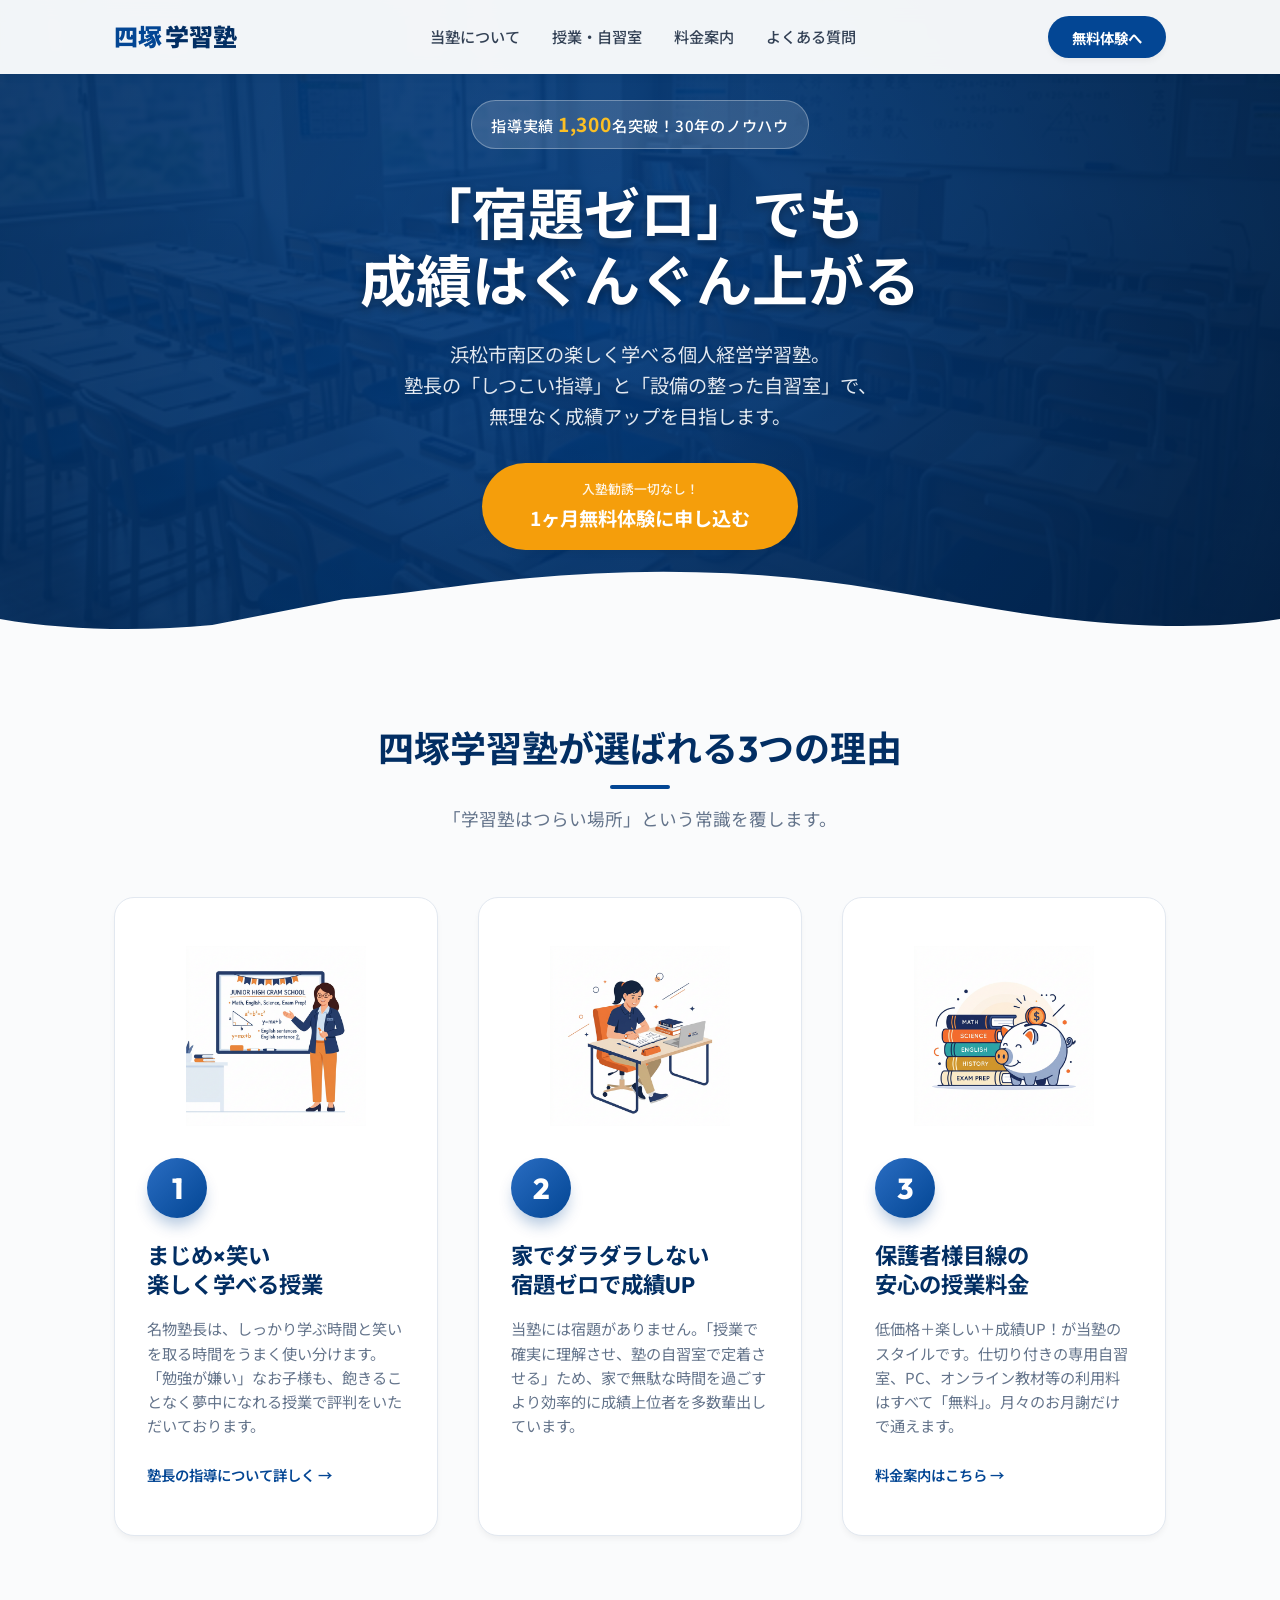
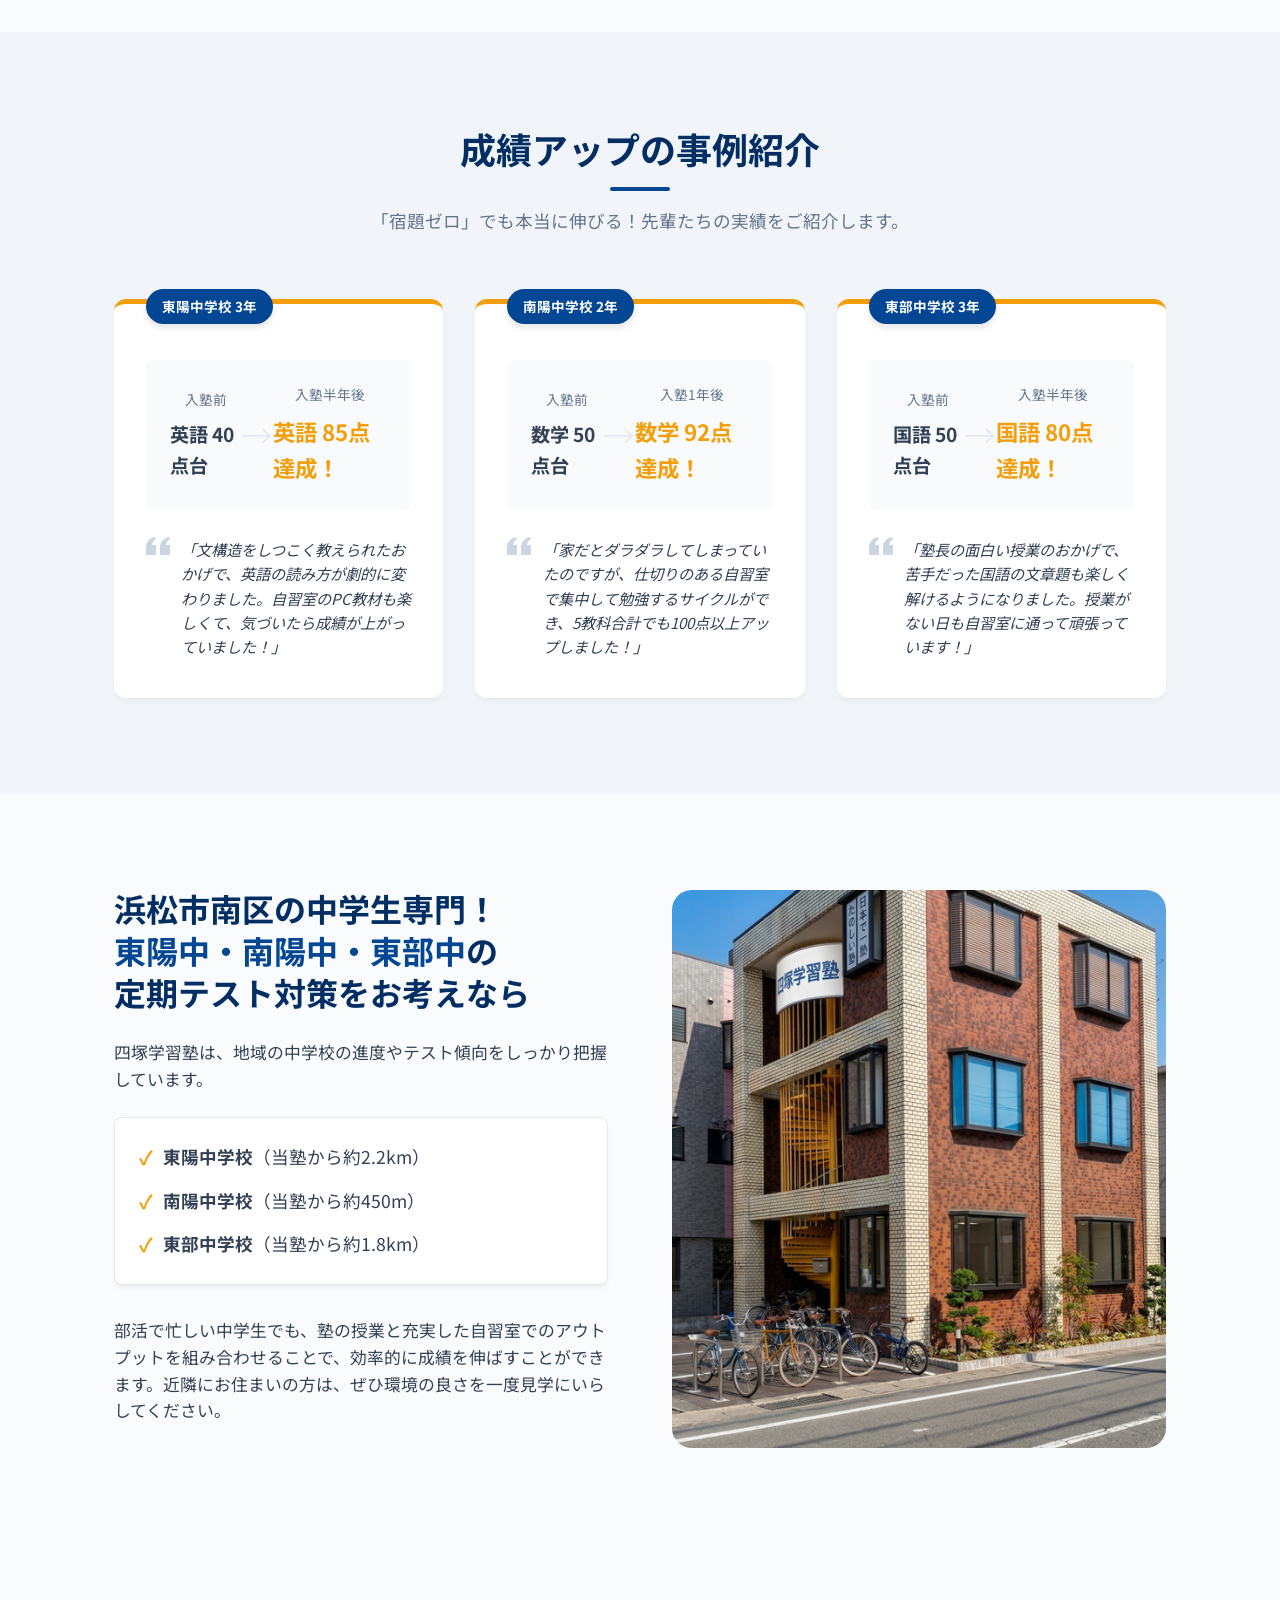
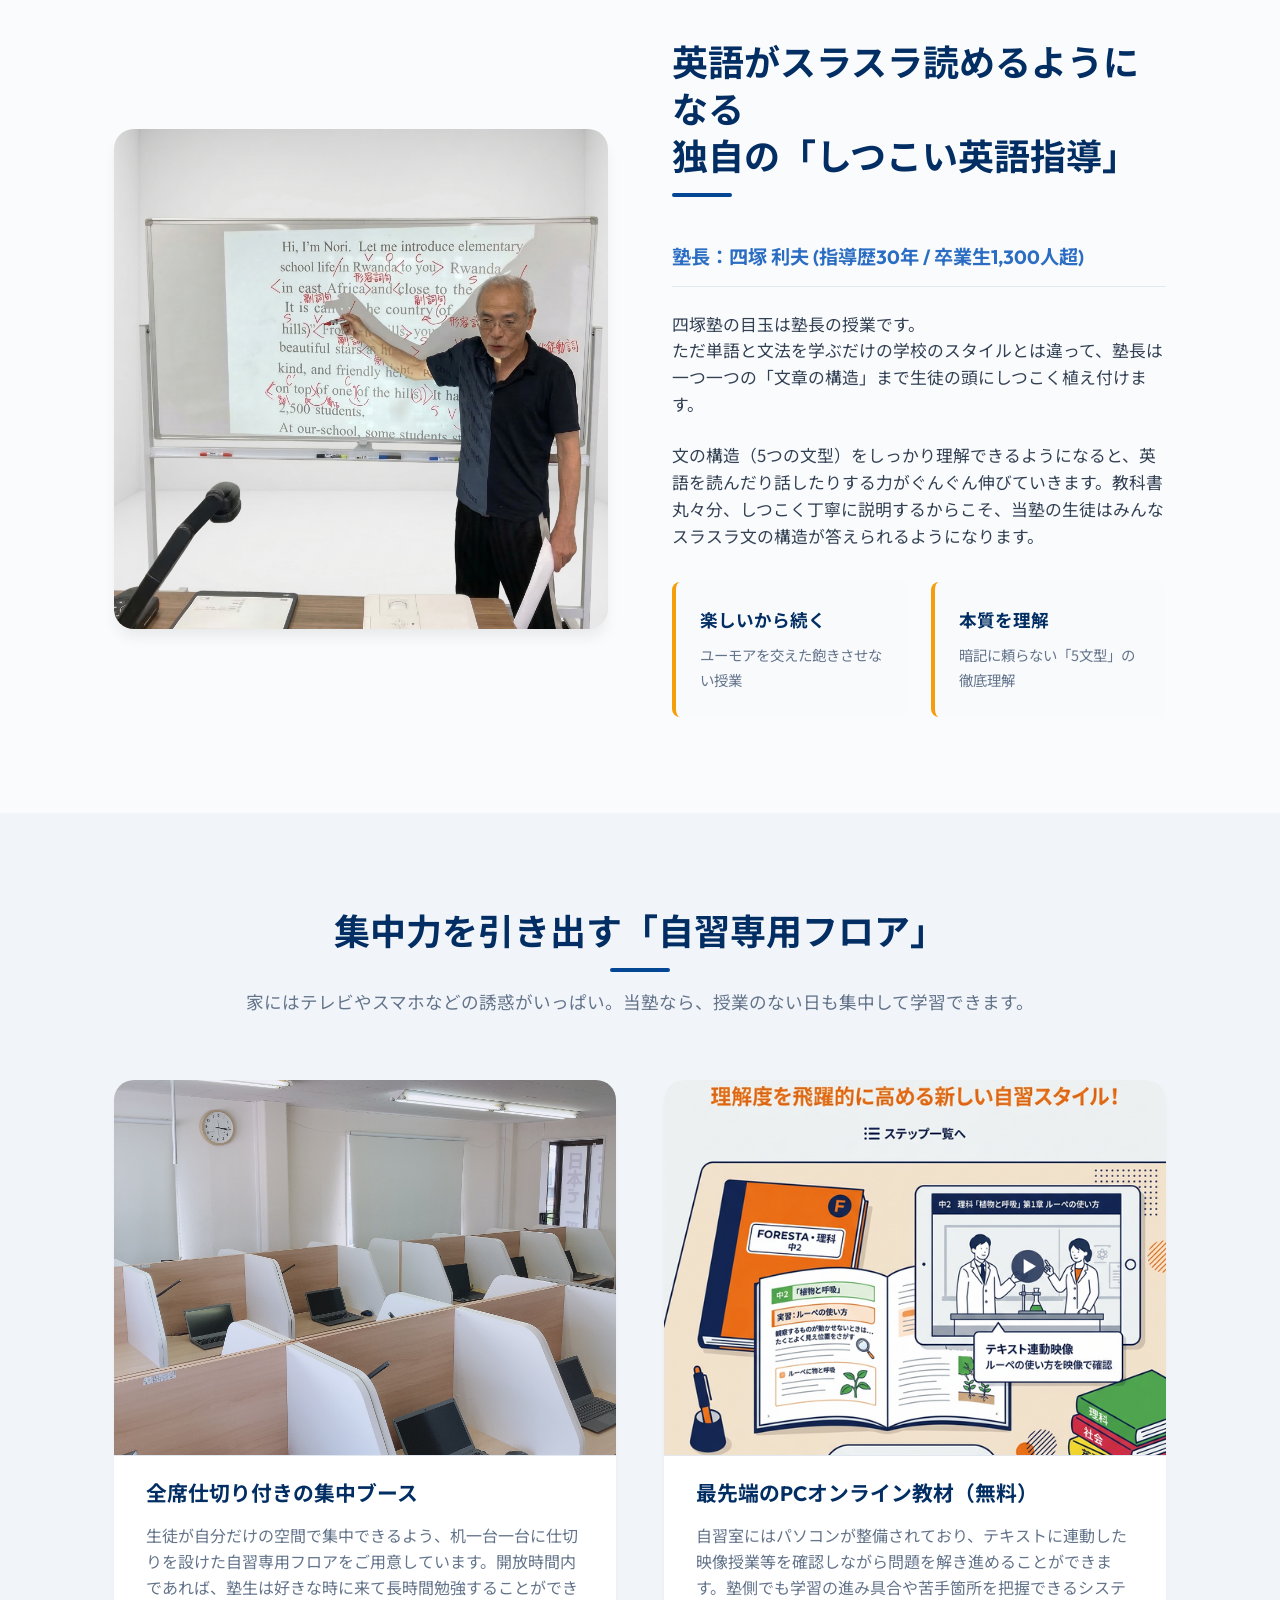
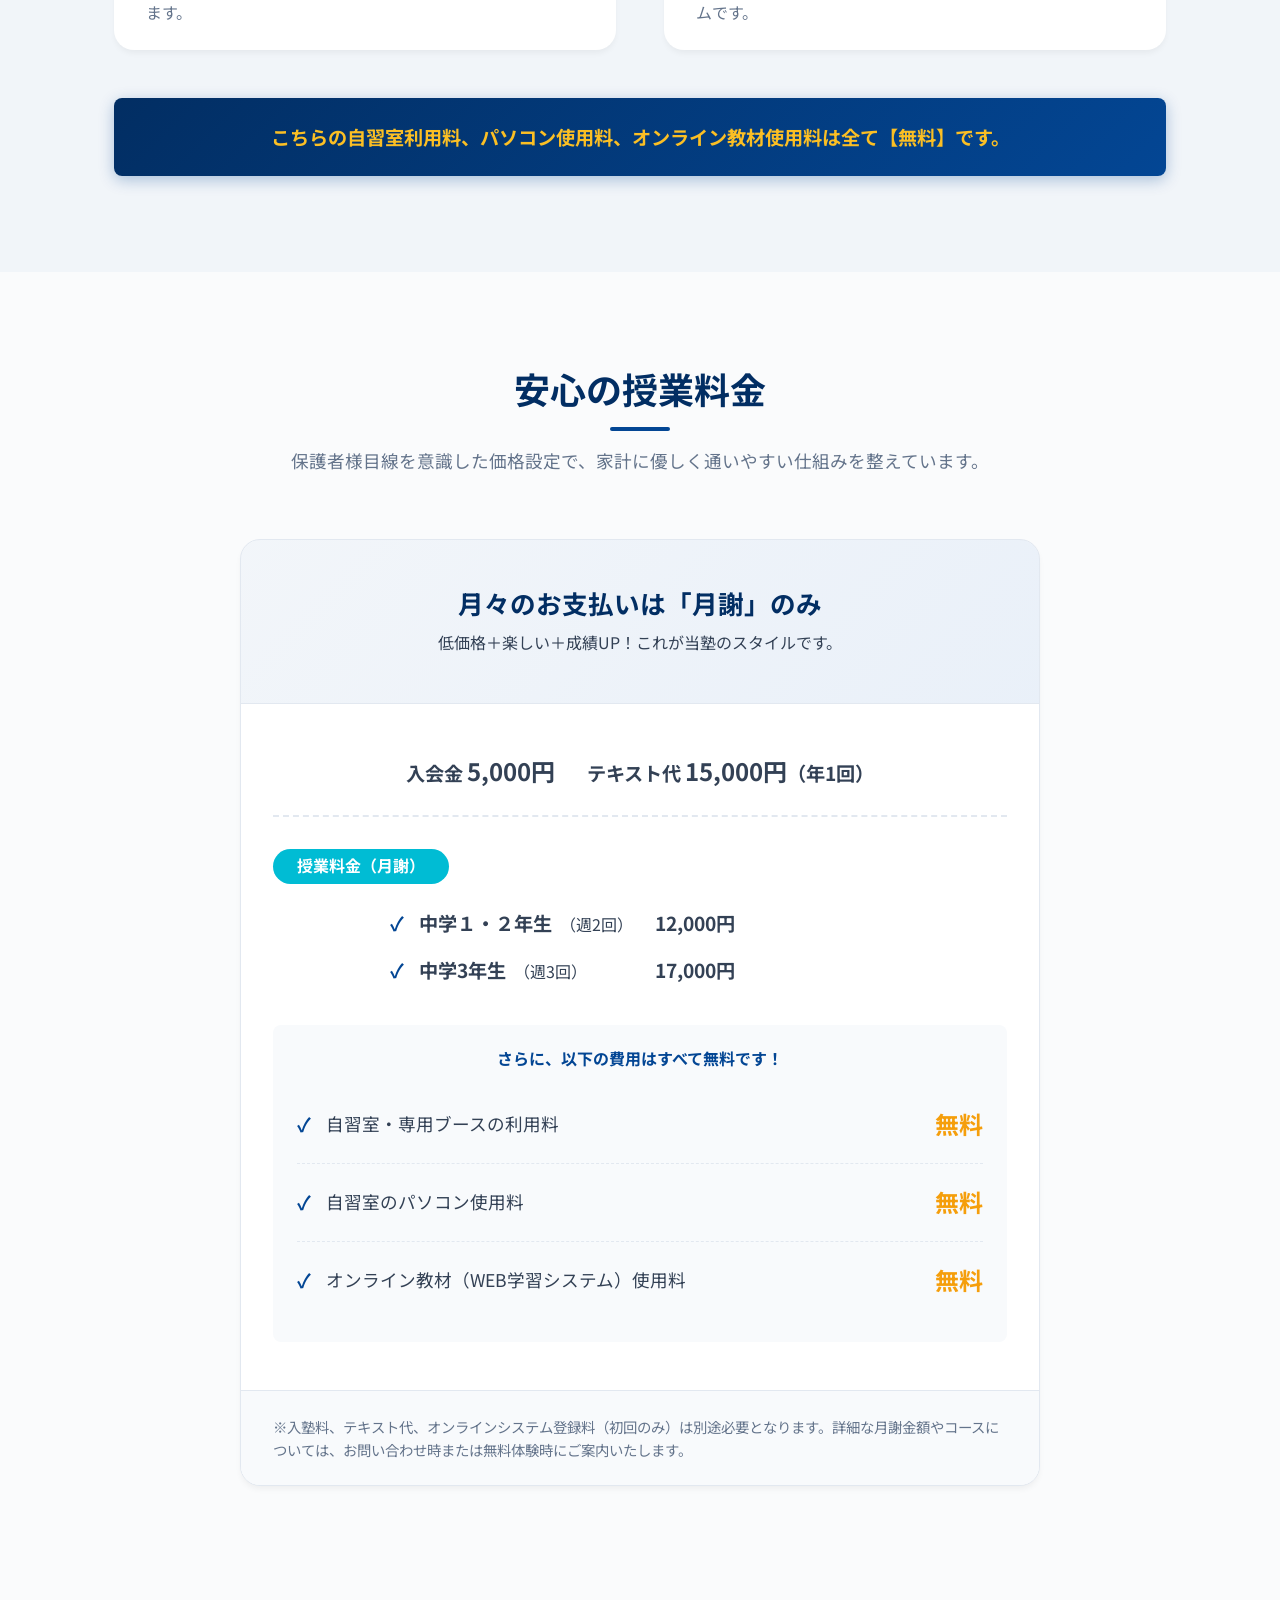
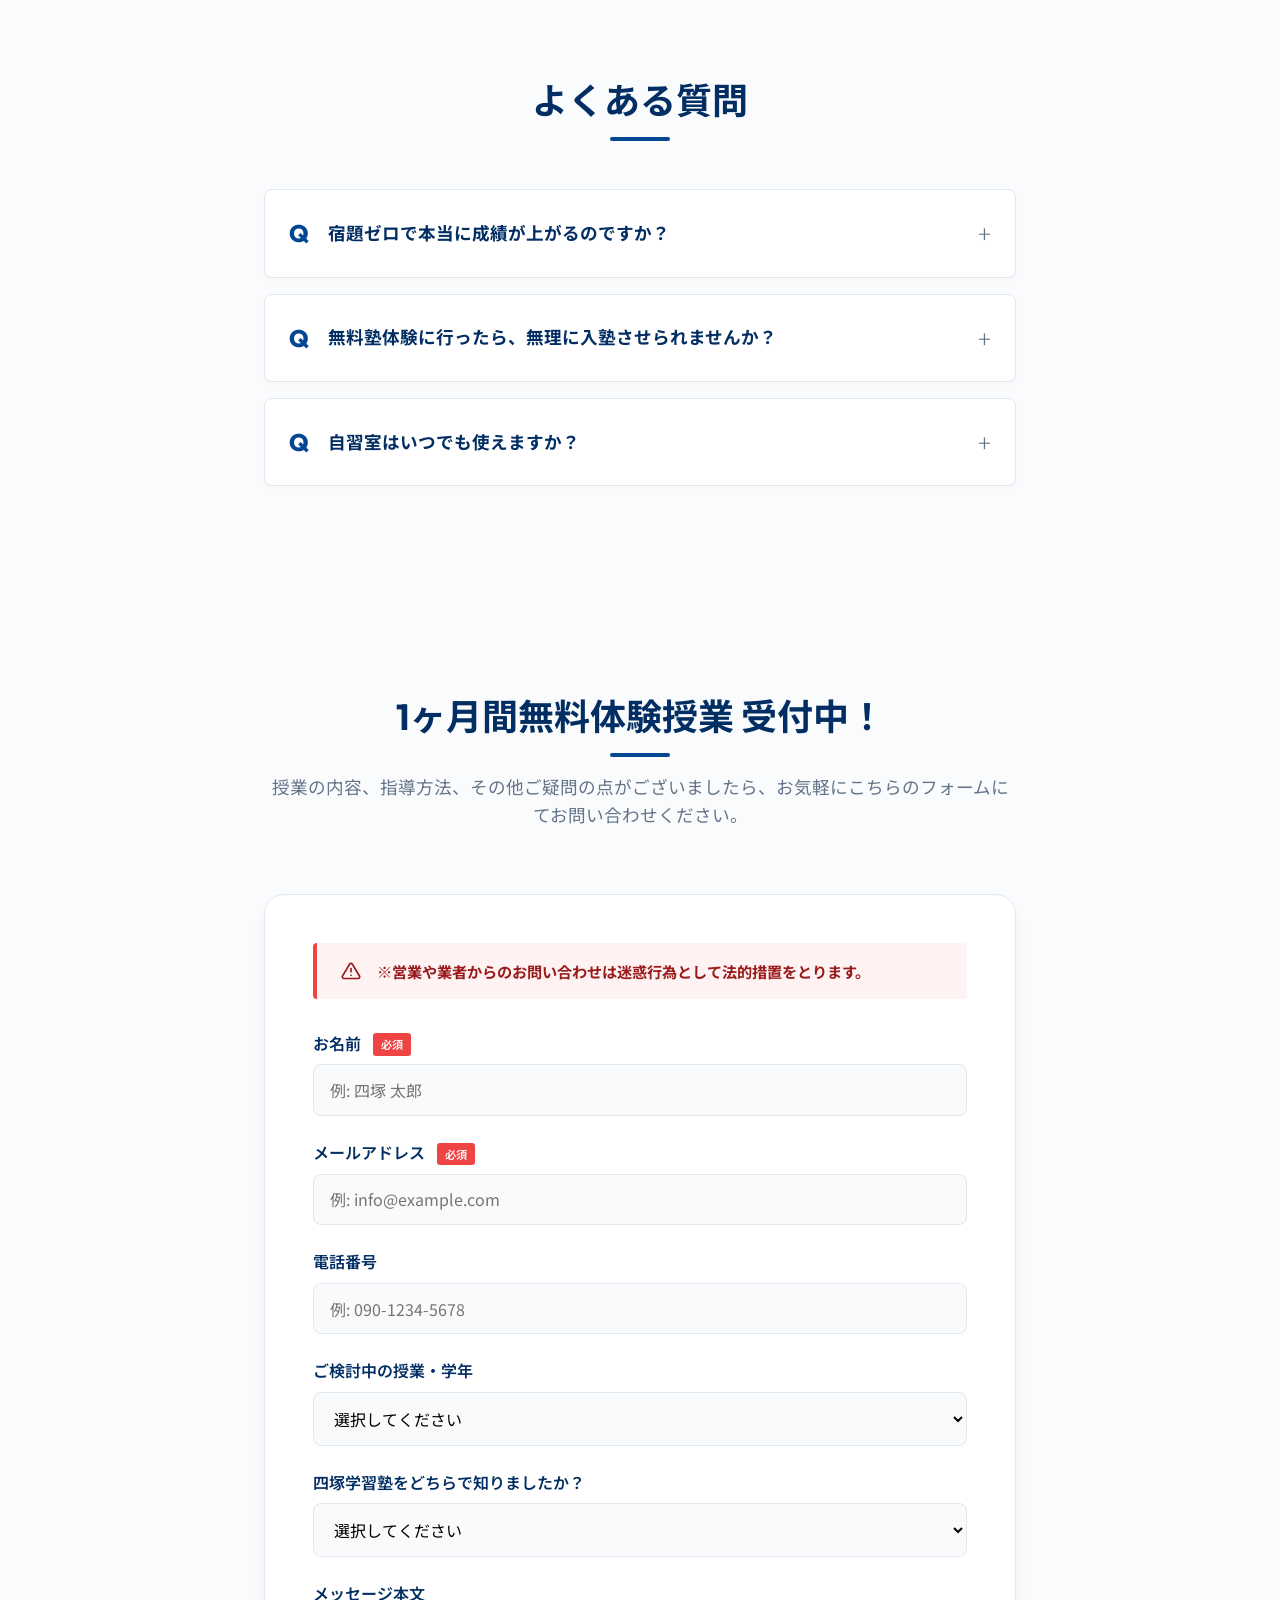
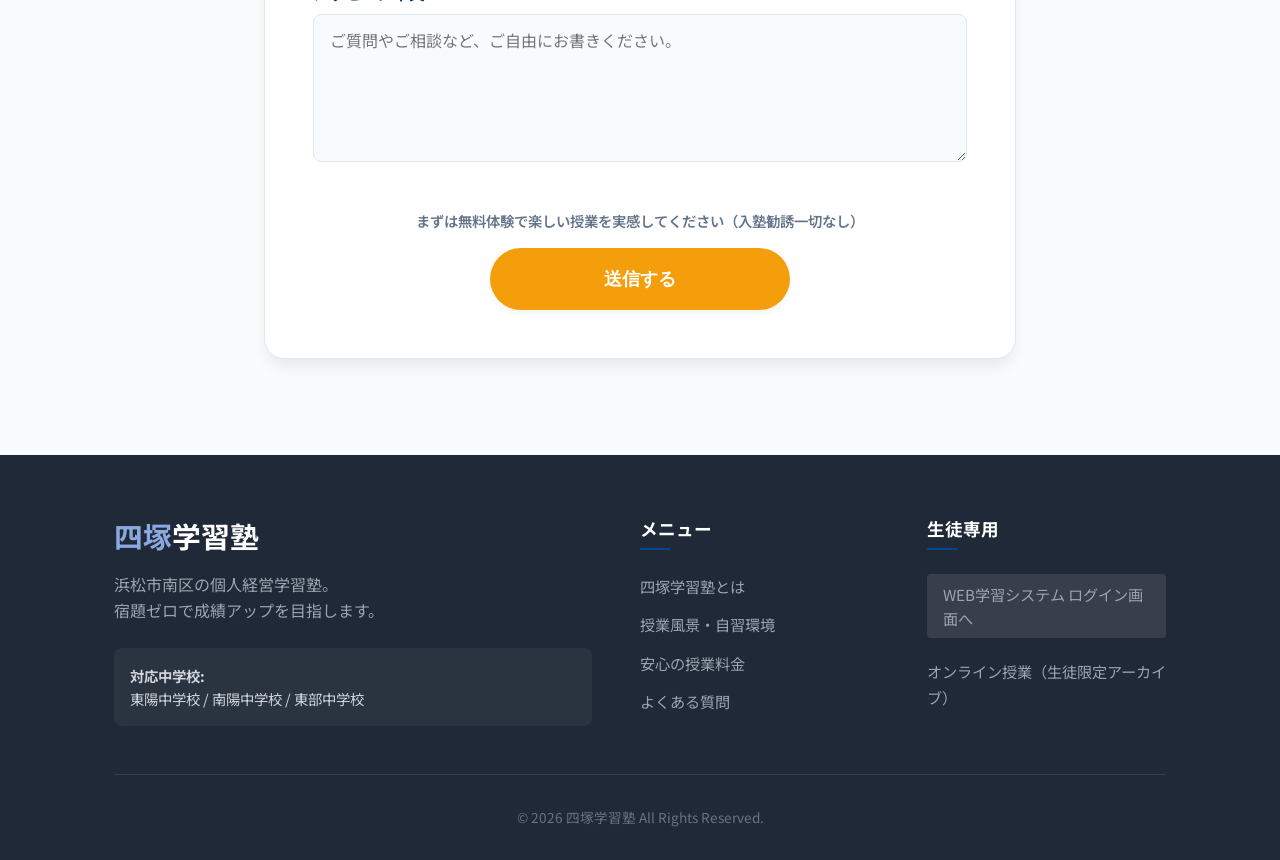
==== commit c706c344: "1回目セーブデータ" ====
--- a/index.html
+++ b/index.html
@@ -71,7 +71,7 @@
             <div class="container hero-container">
                 <div class="hero-content">
                     <div class="hero-badge">指導実績 <strong>1,300</strong>名突破！30年のノウハウ</div>
-                    <h1 class="hero-title">「宿題ゼロ」でも<br>成績はぐんぐん上がる。</h1>
+                    <h1 class="hero-title">「宿題ゼロ」でも<br>成績はぐんぐん上がる</h1>
                     <p class="hero-subtitle">浜松市南区の楽しく学べる個人経営学習塾。<br>塾長の「しつこい指導」と「設備の整った自習室」で、<br>無理なく成績アップを目指します。</p>
 
                     <div class="hero-actions">
